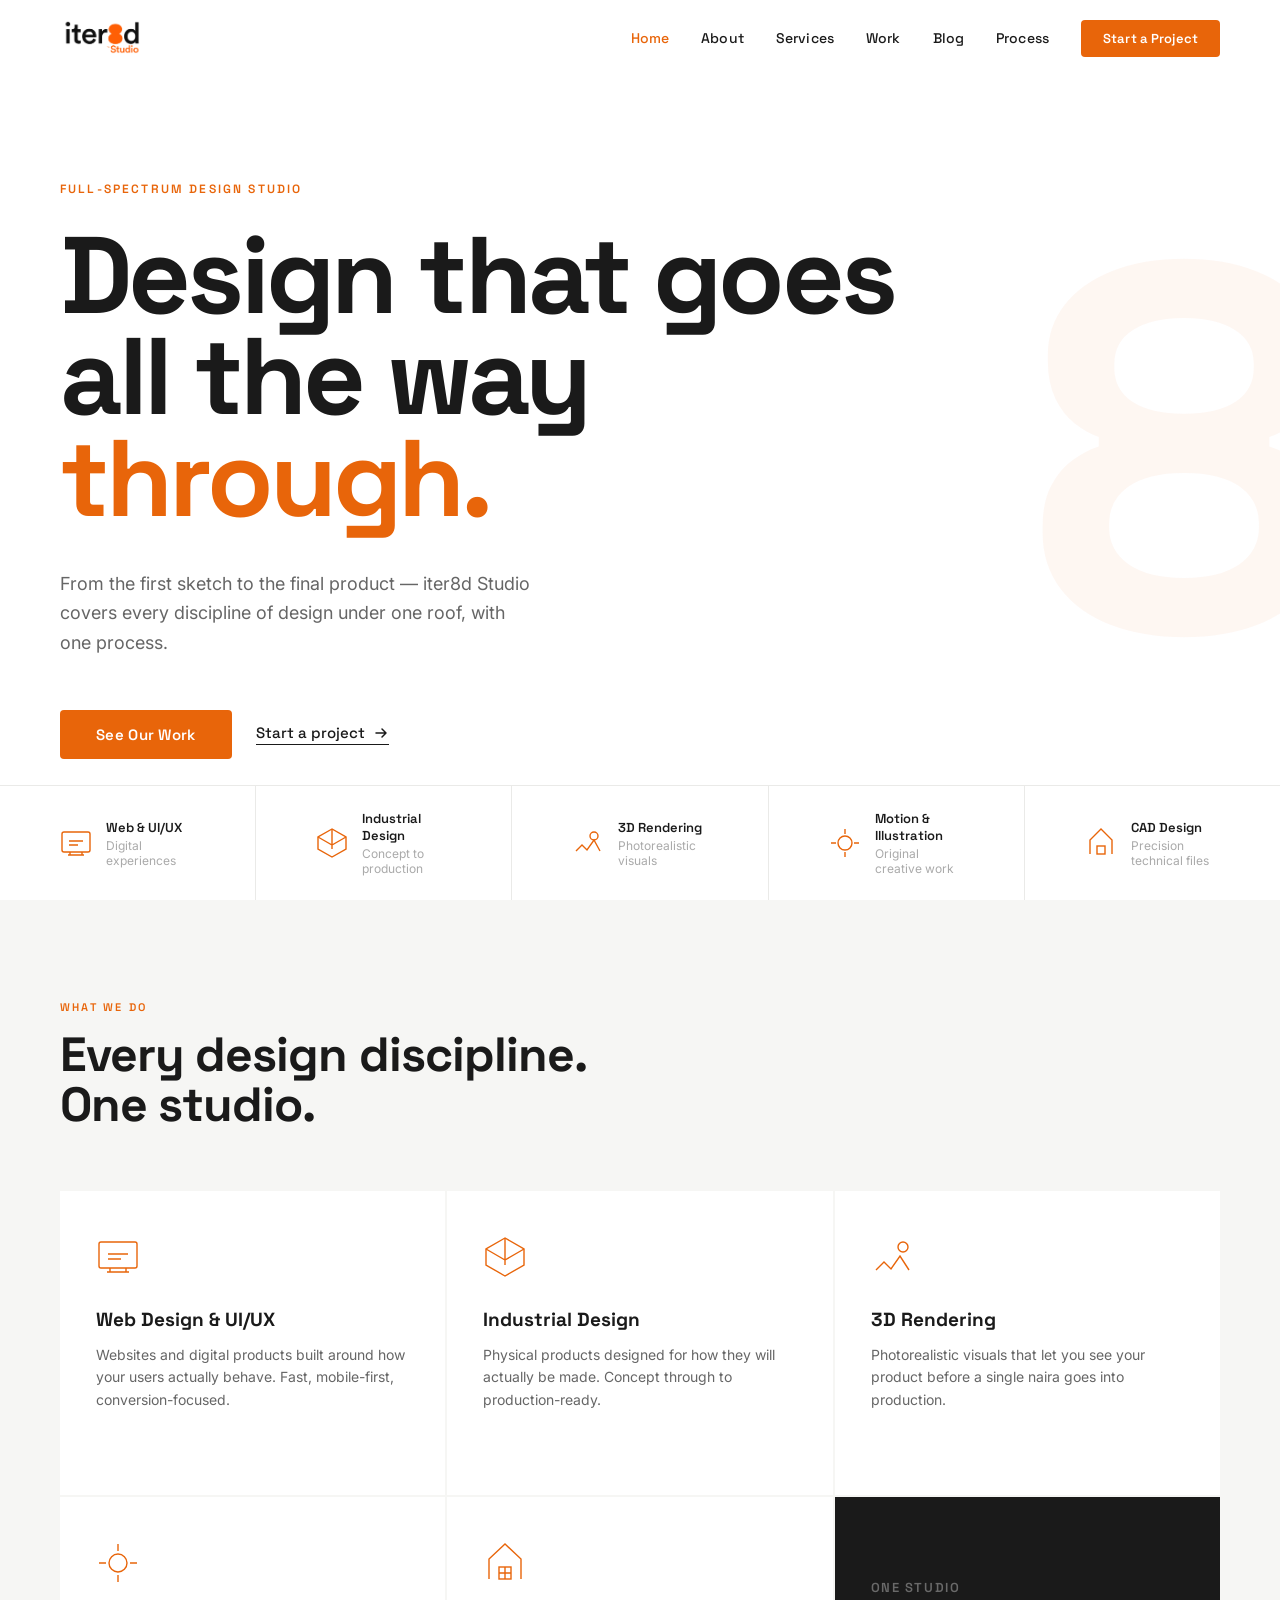
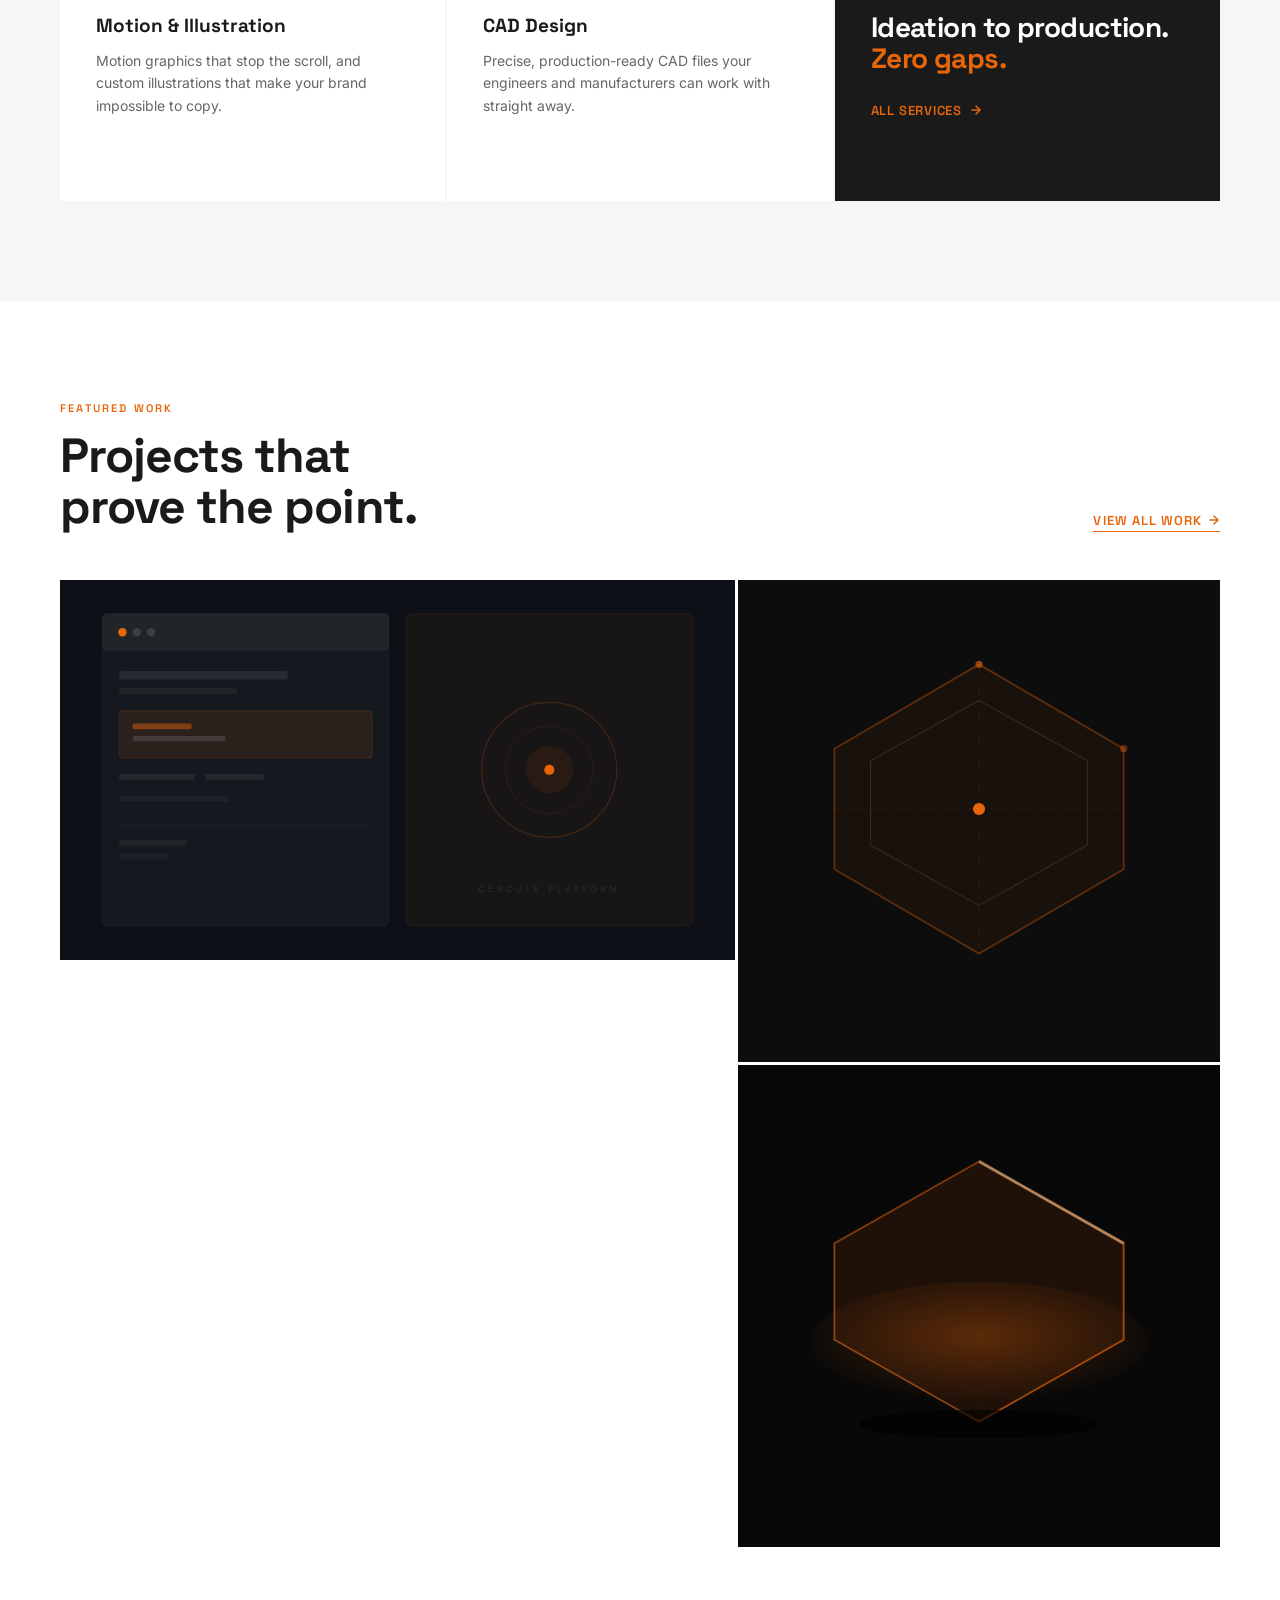
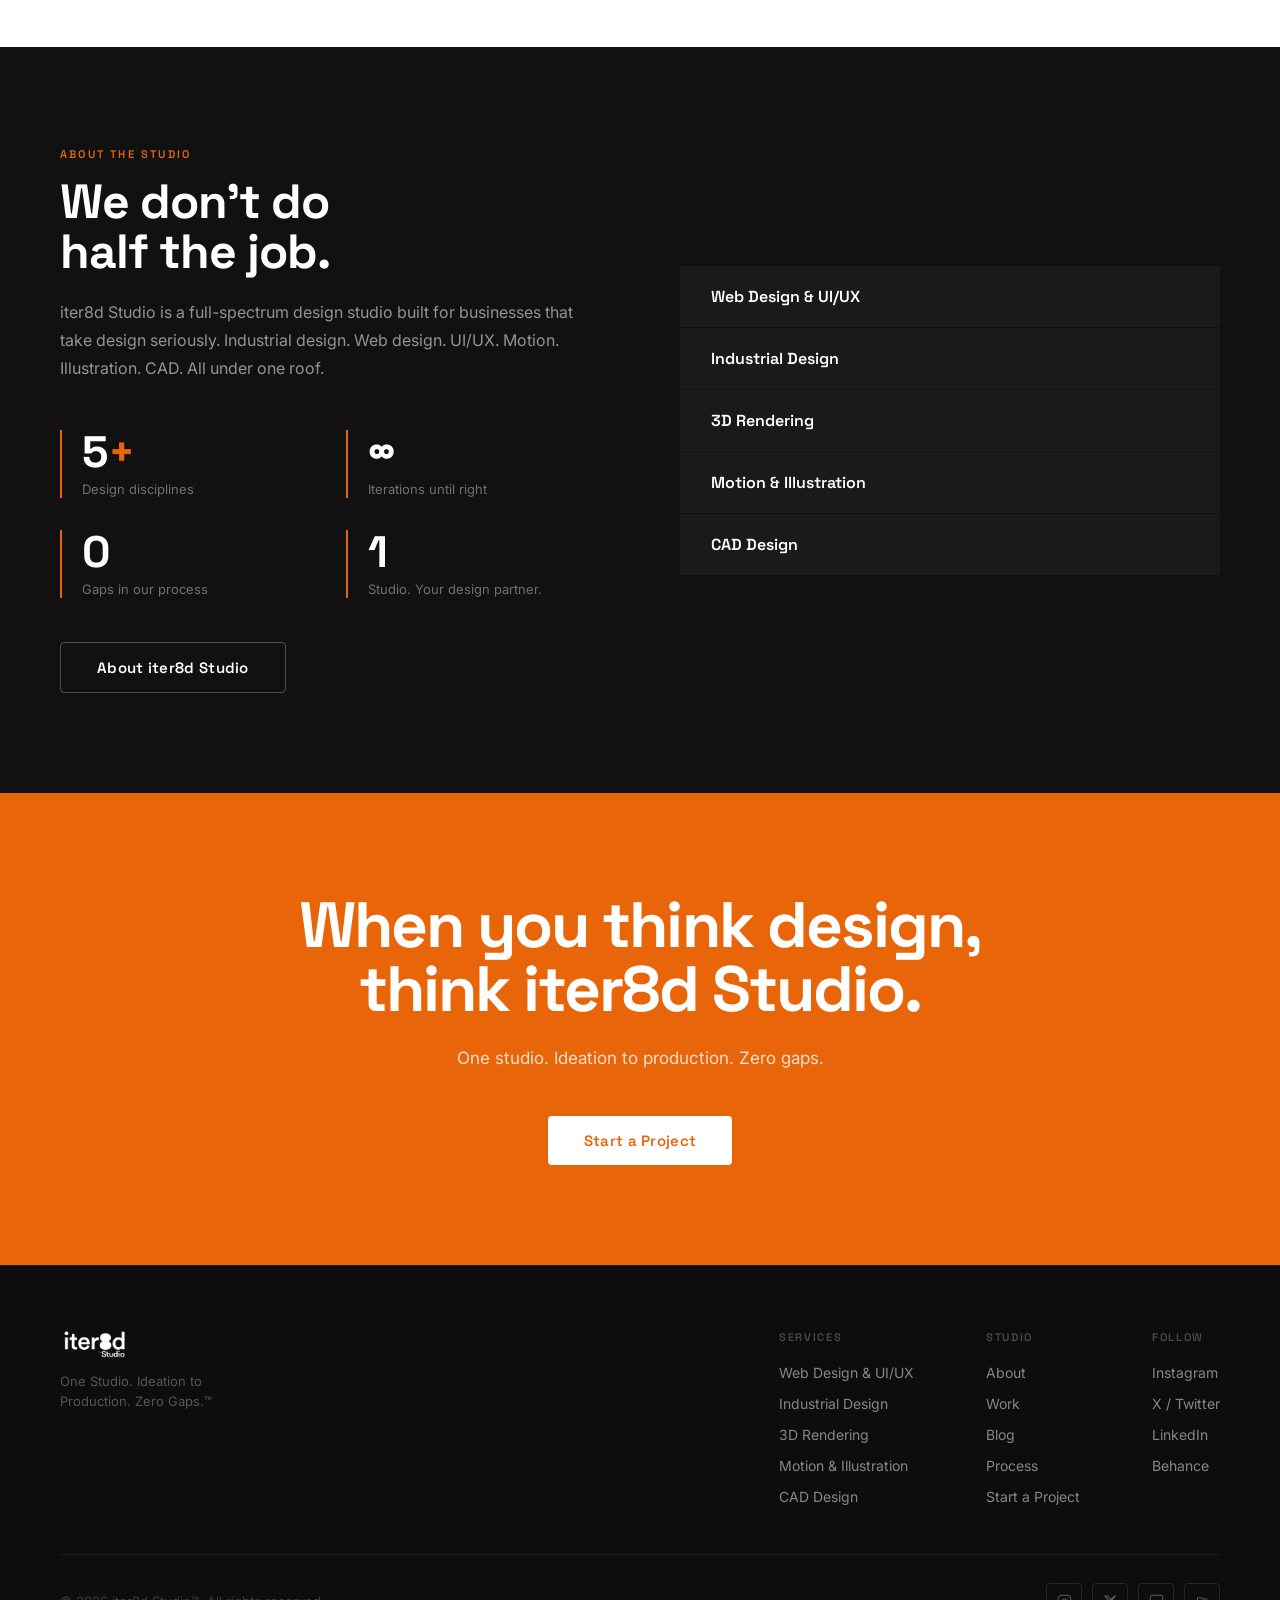
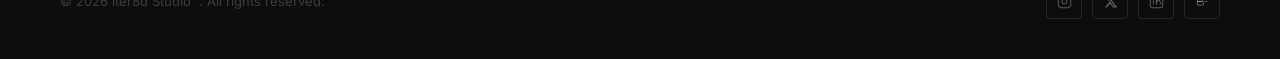
==== index.html @ 85da0a7c "Add files via upload" ====
<!DOCTYPE html>
<html lang="en">
<head>
<meta charset="UTF-8">
<meta name="viewport" content="width=device-width, initial-scale=1.0">
<meta name="description" content="iter8d Studio is a full-spectrum design studio. UI/UX, web design, industrial design, 3D rendering, motion graphics, illustration and CAD &#8212; ideation to production.">
<meta name="author" content="iter8d Studio">
<meta property="og:title" content="iter8d Studio&#8482; &#8212; One Studio. Ideation to Production. Zero Gaps.">
<meta property="og:description" content="iter8d Studio is a full-spectrum design studio. UI/UX, web design, industrial design, 3D rendering, motion graphics, illustration and CAD &#8212; ideation to production.">
<meta property="og:type" content="website">
<title>iter8d Studio&#8482; &#8212; One Studio. Ideation to Production. Zero Gaps.</title>
<link rel="preconnect" href="https://fonts.googleapis.com">
<link rel="preconnect" href="https://fonts.gstatic.com" crossorigin>
<link href="https://fonts.googleapis.com/css2?family=Space+Grotesk:wght@300;400;500;600;700&family=Inter:wght@300;400;500;600&display=swap" rel="stylesheet">
<link rel="stylesheet" href="shared.css">
<style>
/* Dark hero nav — links start white, go orange on hover */
nav.hero-dark .nav-links a { color: rgba(255,255,255,0.85); }
nav.hero-dark .hamburger span { background: var(--white); }
nav.hero-dark.scrolled .hamburger span { background: var(--white); }
nav.hero-dark .nav-links a:hover,
nav.hero-dark .nav-links a.active { color: var(--orange) !important; }
nav.hero-dark .logo-color { display: none; }
nav.hero-dark .logo-white { display: block; }
nav.hero-dark.scrolled .logo-color { display: none; }
nav.hero-dark.scrolled .logo-white { display: block; }
</style>
</head>
<body>
<nav id="navbar">
  <a href="index" class="nav-logo" aria-label="iter8d Studio">
    <img src="[data-uri]" alt="iter8d Studio" class="logo-color">
    <img src="[data-uri]" alt="iter8d Studio" class="logo-white">
  </a>
  <div id="hamburger" class="hamburger" aria-label="Menu">
    <span></span><span></span><span></span>
  </div>
  <div id="nav-menu">
    <ul class="nav-links">
      <li><a href="index" class="active">Home</a></li>
<li><a href="about">About</a></li>
<li><a href="services">Services</a></li>
<li><a href="work">Work</a></li>
<li><a href="blog">Blog</a></li>
<li><a href="process">Process</a></li>

      <li><a href="#" data-modal="project" class="nav-cta">Start a Project</a></li>
    </ul>
  </div>
</nav>
<div class="modal-overlay" id="projectModal" role="dialog" aria-modal="true">
  <div class="modal-box">
    <button class="modal-close" id="modalClose" aria-label="Close">&times;</button>
    <h2 class="modal-title">Start a Project</h2>
    <p class="modal-sub">Tell us what you need. We respond within 24 hours on business days.</p>
    <form class="mform" id="projectForm" action="https://formspree.io/f/xbjnwkqv" method="POST">
      <input type="hidden" name="_replyto" value="studio@iter8dstudio.com">
      <input type="hidden" name="_subject" value="New Project Enquiry — iter8d Studio">
      <div class="mform-row">
        <div class="mform-group">
          <label class="mform-label" for="m-name">Full Name</label>
          <input class="mform-input" type="text" id="m-name" name="name" placeholder="Your name" required>
        </div>
        <div class="mform-group">
          <label class="mform-label" for="m-email">Email</label>
          <input class="mform-input" type="email" id="m-email" name="email" placeholder="your@email.com" required>
        </div>
      </div>
      <div class="mform-group">
        <label class="mform-label" for="m-company">Company / Brand</label>
        <input class="mform-input" type="text" id="m-company" name="company" placeholder="Your company or project name">
      </div>
      <div class="mform-group">
        <label class="mform-label" for="m-service">Service Needed</label>
        <select class="mform-select" id="m-service" name="service">
          <option value="" disabled selected>Select a service</option>
          <option>Web Design &amp; UI/UX</option>
          <option>Industrial Design</option>
          <option>3D Rendering</option>
          <option>Motion &amp; Illustration</option>
          <option>CAD Design</option>
          <option>Multiple services</option>
        </select>
      </div>
      <div class="mform-group">
        <label class="mform-label" for="m-budget">Budget Range</label>
        <select class="mform-select" id="m-budget" name="budget">
          <option value="" disabled selected>Select a range</option>
          <option>Under $500</option>
          <option>$500 – $1,500</option>
          <option>$1,500 – $5,000</option>
          <option>$5,000 – $15,000</option>
          <option>$15,000+</option>
          <option>Let us discuss</option>
        </select>
      </div>
      <div class="mform-group">
        <label class="mform-label" for="m-msg">Tell Us About Your Project</label>
        <textarea class="mform-textarea" id="m-msg" name="message" placeholder="What are you building? What do you need? Timeline?"></textarea>
      </div>
      <button type="submit" class="mform-submit" id="projectSubmitBtn">Send to iter8d Studio &rarr;</button>
      <p class="mform-note">Sent directly to studio@iter8dstudio.com</p>
    </form>
  </div>
</div>

<html lang="en">
<head>
<meta charset="UTF-8">
<meta name="viewport" content="width=device-width, initial-scale=1.0">
<meta name="description" content="iter8d Studio is a full-spectrum design studio. UI/UX, web design, industrial design, 3D rendering, motion graphics, illustration, and CAD &#8212; ideation to production.">
<meta name="author" content="iter8d Studio">
<meta property="og:title" content="iter8d Studio&#8482; &#8212; One Studio. Ideation to Production. Zero Gaps.">
<meta property="og:description" content="iter8d Studio is a full-spectrum design studio. UI/UX, web design, industrial design, 3D rendering, motion graphics, illustration, and CAD &#8212; ideation to production.">
<meta property="og:type" content="website">
<title>iter8d Studio&#8482; &#8212; One Studio. Ideation to Production. Zero Gaps.</title>
<link rel="preconnect" href="https://fonts.googleapis.com">
<link rel="preconnect" href="https://fonts.gstatic.com" crossorigin>
<link href="https://fonts.googleapis.com/css2?family=Space+Grotesk:wght@300;400;500;600;700&family=Inter:wght@300;400;500;600&display=swap" rel="stylesheet">
<link rel="stylesheet" href="shared.css">
<style>
#hero { min-height: 100vh; background: var(--white); display: flex; flex-direction: column; justify-content: center; padding: 140px 60px 100px; position: relative; overflow: hidden; }
.hero-bg8 { position: absolute; right: -60px; top: 50%; transform: translateY(-50%); font-family: "Space Grotesk", sans-serif; font-size: 520px; font-weight: 700; color: rgba(232,101,10,0.05); line-height: 1; pointer-events: none; user-select: none; }
.hero-eyebrow { font-family: "Space Grotesk", sans-serif; font-size: 12px; font-weight: 600; letter-spacing: 0.18em; text-transform: uppercase; color: var(--orange); margin-bottom: 28px; opacity: 1; transform: translateY(20px); animation: fadeUp 0.7s ease forwards 0.3s; }
.hero-h1 { font-family: "Space Grotesk", sans-serif; font-size: clamp(52px, 8.5vw, 112px); font-weight: 700; line-height: 0.93; color: var(--black); letter-spacing: -0.035em; max-width: 860px; opacity: 1; transform: translateY(30px); animation: fadeUp 0.8s ease forwards 0.5s; }
.hero-h1 .acc { color: var(--orange); }
.hero-sub { margin-top: 40px; font-size: 18px; font-weight: 400; color: var(--midgray); max-width: 480px; line-height: 1.65; opacity: 1; transform: translateY(20px); animation: fadeUp 0.7s ease forwards 0.8s; }
.hero-btns { margin-top: 52px; display: flex; align-items: center; gap: 24px; opacity: 1; transform: translateY(20px); animation: fadeUp 0.7s ease forwards 1s; }
.btn-ghost { color: var(--black); font-family: "Space Grotesk", sans-serif; font-size: 15px; font-weight: 500; display: flex; align-items: center; gap: 8px; border-bottom: 1px solid currentColor; padding-bottom: 2px; transition: color 0.2s; }
.btn-ghost:hover { color: var(--orange); }
.hero-strip { position: absolute; bottom: 0; left: 0; right: 0; display: flex; border-top: 1px solid #EAEAE8; opacity: 1; }
.hero-strip-item { flex: 1; padding: 24px 60px; border-right: 1px solid #EAEAE8; display: flex; align-items: center; gap: 14px; transition: background 0.2s; }
.hero-strip-item:last-child { border-right: none; }
.hero-strip-item:hover { background: var(--offwhite); }
.strip-icon { width: 32px; height: 32px; color: var(--orange); flex-shrink: 0; }
.strip-label { font-family: "Space Grotesk", sans-serif; font-size: 13px; font-weight: 600; color: var(--black); }
.strip-desc { font-size: 12px; color: var(--gray); margin-top: 2px; }

/* SERVICES PREVIEW */
.services-preview { padding: 100px 60px; background: var(--offwhite); }
.services-preview-grid { display: grid; grid-template-columns: repeat(3, 1fr); gap: 2px; margin-top: 60px; }
.sp-card { background: var(--white); padding: 44px 36px; position: relative; overflow: hidden; transition: background 0.3s; }
.sp-card::after { content: ""; position: absolute; bottom: 0; left: 0; right: 0; height: 3px; background: var(--orange); transform: scaleX(0); transform-origin: left; transition: transform 0.3s; }
.sp-card:hover { background: var(--black); }
.sp-card:hover::after { transform: scaleX(1); }
.sp-icon { width: 44px; height: 44px; color: var(--orange); margin-bottom: 24px; }
.sp-name { font-family: "Space Grotesk", sans-serif; font-size: 19px; font-weight: 700; color: var(--black); margin-bottom: 12px; transition: color 0.3s; }
.sp-card:hover .sp-name { color: var(--white); }
.sp-desc { font-size: 14px; color: var(--midgray); line-height: 1.6; transition: color 0.3s; }
.sp-card:hover .sp-desc { color: rgba(255,255,255,0.5); }
.sp-link { margin-top: 24px; font-family: "Space Grotesk", sans-serif; font-size: 12px; font-weight: 600; color: var(--orange); letter-spacing: 0.08em; text-transform: uppercase; display: flex; align-items: center; gap: 6px; opacity: 0; transform: translateY(6px); transition: opacity 0.3s, transform 0.3s; }
.sp-card:hover .sp-link { opacity: 1; transform: translateY(0); }

/* FEATURED WORK */
.feat-work { padding: 100px 60px; background: var(--white); }
.feat-grid { display: grid; grid-template-columns: 1.4fr 1fr; gap: 3px; margin-top: 60px; }
.fw-card { position: relative; overflow: hidden; aspect-ratio: 4/3; background: #0D1117; cursor: pointer; }
.fw-card.tall { aspect-ratio: 3/4; }
.fw-overlay { position: absolute; inset: 0; background: linear-gradient(to top, rgba(17,17,17,0.92) 0%, transparent 55%); opacity: 0; transition: opacity 0.35s; display: flex; flex-direction: column; justify-content: flex-end; padding: 32px; }
.fw-card:hover .fw-overlay { opacity: 1; }
.fw-cat { font-family: "Space Grotesk", sans-serif; font-size: 11px; font-weight: 600; letter-spacing: 0.14em; text-transform: uppercase; color: var(--orange); margin-bottom: 8px; }
.fw-title { font-family: "Space Grotesk", sans-serif; font-size: 22px; font-weight: 700; color: var(--white); letter-spacing: -0.01em; }

/* ABOUT TEASER */
.about-teaser { padding: 100px 60px; background: var(--dark); }
.at-inner { display: grid; grid-template-columns: 1fr 1fr; gap: 80px; align-items: center; }
.at-stats { display: grid; grid-template-columns: 1fr 1fr; gap: 32px; margin-top: 48px; }
.stat { border-left: 2px solid var(--orange); padding-left: 20px; }
.stat-n { font-family: "Space Grotesk", sans-serif; font-size: 44px; font-weight: 700; color: var(--white); line-height: 1; }
.stat-n span { color: var(--orange); }
.stat-l { font-size: 13px; color: rgba(255,255,255,0.4); margin-top: 6px; line-height: 1.4; }
.at-right { display: flex; flex-direction: column; gap: 1px; }
.at-service-row { display: flex; align-items: center; justify-content: space-between; padding: 20px 28px; background: rgba(255,255,255,0.04); border-left: 3px solid transparent; transition: all 0.25s; }
.at-service-row:hover { background: rgba(255,255,255,0.07); border-left-color: var(--orange); }
.at-sr-name { font-family: "Space Grotesk", sans-serif; font-size: 16px; font-weight: 600; color: var(--white); }
.at-sr-arrow { color: var(--orange); opacity: 0; transform: translateX(-6px); transition: all 0.25s; }
.at-service-row:hover .at-sr-arrow { opacity: 1; transform: translateX(0); }

@keyframes fadeUp { to { opacity: 1; transform: translateY(0); } }

@media (max-width: 1024px) {
  #hero { padding-left: 32px; padding-right: 32px; }
  .services-preview, .feat-work, .about-teaser { padding-left: 32px; padding-right: 32px; }
  .services-preview-grid { grid-template-columns: 1fr 1fr; }
  .feat-grid { grid-template-columns: 1fr; }
  .at-inner { grid-template-columns: 1fr; gap: 48px; }
}
@media (max-width: 768px) {
  #hero { padding: 110px 20px 80px; }
  .hero-bg8 { font-size: 240px; }
  .hero-strip { display: none; }
  .services-preview, .feat-work, .about-teaser { padding-left: 20px; padding-right: 20px; }
  .services-preview-grid { grid-template-columns: 1fr; }
}
</style>
</head>
<body>


<section id="hero">
  <div class="hero-bg8" aria-hidden="true">8</div>
  <p class="hero-eyebrow">Full-Spectrum Design Studio</p>
  <h1 class="hero-h1">Design that goes<br>all the way <span class="acc">through.</span></h1>
  <p class="hero-sub">From the first sketch to the final product &#8212; iter8d Studio covers every discipline of design under one roof, with one process.</p>
  <div class="hero-btns">
    <a href="work" class="btn btn-primary">See Our Work</a>
    <a href="contact" class="btn-ghost">Start a project <svg width="16" height="16" viewBox="0 0 16 16" fill="none"><path d="M3 8h10M9 4l4 4-4 4" stroke="currentColor" stroke-width="1.5" stroke-linecap="round" stroke-linejoin="round"/></svg></a>
  </div>
  <div class="hero-strip">
    <a href="services" class="hero-strip-item">
      <svg class="strip-icon" viewBox="0 0 32 32" fill="none" stroke="currentColor" stroke-width="1.4"><rect x="2" y="5" width="28" height="20" rx="2"/><path d="M10 25v3M22 25v3M8 28h16"/><path d="M9 14h14M9 18h9"/></svg>
      <div><div class="strip-label">Web &amp; UI/UX</div><div class="strip-desc">Digital experiences</div></div>
    </a>
    <a href="services" class="hero-strip-item">
      <svg class="strip-icon" viewBox="0 0 32 32" fill="none" stroke="currentColor" stroke-width="1.4"><path d="M16 2L2 10v12l14 8 14-8V10L16 2z"/><path d="M16 2v20M2 10l14 8 14-8"/></svg>
      <div><div class="strip-label">Industrial Design</div><div class="strip-desc">Concept to production</div></div>
    </a>
    <a href="services" class="hero-strip-item">
      <svg class="strip-icon" viewBox="0 0 32 32" fill="none" stroke="currentColor" stroke-width="1.4"><path d="M4 24l6-6 5 5 7-10 6 11"/><circle cx="22" cy="9" r="4"/></svg>
      <div><div class="strip-label">3D Rendering</div><div class="strip-desc">Photorealistic visuals</div></div>
    </a>
    <a href="services" class="hero-strip-item">
      <svg class="strip-icon" viewBox="0 0 32 32" fill="none" stroke="currentColor" stroke-width="1.4"><circle cx="16" cy="16" r="7"/><path d="M16 2v5M16 25v5M2 16h5M25 16h5"/></svg>
      <div><div class="strip-label">Motion &amp; Illustration</div><div class="strip-desc">Original creative work</div></div>
    </a>
    <a href="services" class="hero-strip-item">
      <svg class="strip-icon" viewBox="0 0 32 32" fill="none" stroke="currentColor" stroke-width="1.4"><path d="M5 27V13l11-11 11 11v14"/><rect x="12" y="19" width="8" height="8"/></svg>
      <div><div class="strip-label">CAD Design</div><div class="strip-desc">Precision technical files</div></div>
    </a>
  </div>
</section>

<section class="services-preview">
  <div class="inner">
    <div class="reveal">
      <p class="section-label">What We Do</p>
      <h2 class="section-title">Every design discipline.<br>One studio.</h2>
    </div>
    <div class="services-preview-grid">
      <div class="sp-card reveal reveal-delay-1">
        <svg class="sp-icon" viewBox="0 0 44 44" fill="none" stroke="currentColor" stroke-width="1.4"><rect x="3" y="7" width="38" height="26" rx="2"/><path d="M14 33v4M30 33v4M11 37h22"/><path d="M12 19h20M12 24h13"/></svg>
        <div class="sp-name">Web Design &amp; UI/UX</div>
        <div class="sp-desc">Websites and digital products built around how your users actually behave. Fast, mobile-first, conversion-focused.</div>
        <div class="sp-link">Explore service <svg width="12" height="12" viewBox="0 0 12 12" fill="none"><path d="M2 6h8M6 2l4 4-4 4" stroke="currentColor" stroke-width="1.5" stroke-linecap="round"/></svg></div>
      </div>
      <div class="sp-card reveal reveal-delay-2">
        <svg class="sp-icon" viewBox="0 0 44 44" fill="none" stroke="currentColor" stroke-width="1.4"><path d="M22 3L3 14v16l19 11 19-11V14L22 3z"/><path d="M22 3v27M3 14l19 11 19-11"/></svg>
        <div class="sp-name">Industrial Design</div>
        <div class="sp-desc">Physical products designed for how they will actually be made. Concept through to production-ready.</div>
        <div class="sp-link">Explore service <svg width="12" height="12" viewBox="0 0 12 12" fill="none"><path d="M2 6h8M6 2l4 4-4 4" stroke="currentColor" stroke-width="1.5" stroke-linecap="round"/></svg></div>
      </div>
      <div class="sp-card reveal reveal-delay-3">
        <svg class="sp-icon" viewBox="0 0 44 44" fill="none" stroke="currentColor" stroke-width="1.4"><path d="M5 35l8-8 7 7 9-13 9 14"/><circle cx="32" cy="12" r="5"/></svg>
        <div class="sp-name">3D Rendering</div>
        <div class="sp-desc">Photorealistic visuals that let you see your product before a single naira goes into production.</div>
        <div class="sp-link">Explore service <svg width="12" height="12" viewBox="0 0 12 12" fill="none"><path d="M2 6h8M6 2l4 4-4 4" stroke="currentColor" stroke-width="1.5" stroke-linecap="round"/></svg></div>
      </div>
      <div class="sp-card reveal reveal-delay-1">
        <svg class="sp-icon" viewBox="0 0 44 44" fill="none" stroke="currentColor" stroke-width="1.4"><circle cx="22" cy="22" r="9"/><path d="M22 3v7M22 34v7M3 22h7M34 22h7"/></svg>
        <div class="sp-name">Motion &amp; Illustration</div>
        <div class="sp-desc">Motion graphics that stop the scroll, and custom illustrations that make your brand impossible to copy.</div>
        <div class="sp-link">Explore service <svg width="12" height="12" viewBox="0 0 12 12" fill="none"><path d="M2 6h8M6 2l4 4-4 4" stroke="currentColor" stroke-width="1.5" stroke-linecap="round"/></svg></div>
      </div>
      <div class="sp-card reveal reveal-delay-2">
        <svg class="sp-icon" viewBox="0 0 44 44" fill="none" stroke="currentColor" stroke-width="1.4"><path d="M6 38V18l16-15 16 15v20"/><rect x="16" y="26" width="12" height="12"/><path d="M22 26v12M16 32h12"/></svg>
        <div class="sp-name">CAD Design</div>
        <div class="sp-desc">Precise, production-ready CAD files your engineers and manufacturers can work with straight away.</div>
        <div class="sp-link">Explore service <svg width="12" height="12" viewBox="0 0 12 12" fill="none"><path d="M2 6h8M6 2l4 4-4 4" stroke="currentColor" stroke-width="1.5" stroke-linecap="round"/></svg></div>
      </div>
      <div class="sp-card reveal reveal-delay-3" style="display:flex;flex-direction:column;justify-content:center;background:var(--black);cursor:default;">
        <p style="font-family:Space Grotesk,sans-serif;font-size:13px;font-weight:600;color:rgba(255,255,255,0.35);letter-spacing:0.12em;text-transform:uppercase;margin-bottom:16px;">One Studio</p>
        <p style="font-family:Space Grotesk,sans-serif;font-size:28px;font-weight:700;color:var(--white);line-height:1.1;letter-spacing:-0.02em;">Ideation to production.<br><span style="color:var(--orange)">Zero gaps.</span></p>
        <a href="services" style="margin-top:28px;display:inline-flex;align-items:center;gap:8px;font-family:Space Grotesk,sans-serif;font-size:13px;font-weight:600;color:var(--orange);letter-spacing:0.06em;text-transform:uppercase;">All services <svg width="12" height="12" viewBox="0 0 12 12" fill="none"><path d="M2 6h8M6 2l4 4-4 4" stroke="currentColor" stroke-width="1.5" stroke-linecap="round"/></svg></a>
      </div>
    </div>
  </div>
</section>

<section class="feat-work">
  <div class="inner">
    <div class="reveal" style="display:flex;justify-content:space-between;align-items:flex-end;">
      <div><p class="section-label">Featured Work</p><h2 class="section-title">Projects that<br>prove the point.</h2></div>
      <a href="work" style="font-family:Space Grotesk,sans-serif;font-size:13px;font-weight:600;color:var(--orange);letter-spacing:0.08em;text-transform:uppercase;display:flex;align-items:center;gap:6px;border-bottom:1px solid var(--orange);padding-bottom:2px;">View all work <svg width="12" height="12" viewBox="0 0 12 12" fill="none"><path d="M2 6h8M6 2l4 4-4 4" stroke="currentColor" stroke-width="1.5" stroke-linecap="round"/></svg></a>
    </div>
    <div class="feat-grid" style="margin-top:48px;">
      <div class="fw-card reveal reveal-delay-1" style="aspect-ratio:16/9;">
        <svg width="100%" height="100%" viewBox="0 0 800 450" fill="none" xmlns="http://www.w3.org/2000/svg">
          <rect width="800" height="450" fill="#0D1117"/>
          <rect x="50" y="40" width="340" height="370" rx="6" fill="rgba(255,255,255,0.03)" stroke="rgba(255,255,255,0.06)"/>
          <rect x="50" y="40" width="340" height="44" rx="6" fill="rgba(255,255,255,0.05)"/>
          <circle cx="74" cy="62" r="5" fill="#E8650A"/>
          <circle cx="91" cy="62" r="5" fill="rgba(255,255,255,0.12)"/>
          <circle cx="108" cy="62" r="5" fill="rgba(255,255,255,0.12)"/>
          <rect x="70" y="108" width="200" height="10" rx="2" fill="rgba(255,255,255,0.08)"/>
          <rect x="70" y="128" width="140" height="7" rx="2" fill="rgba(255,255,255,0.05)"/>
          <rect x="70" y="155" width="300" height="56" rx="4" fill="rgba(232,101,10,0.1)" stroke="rgba(232,101,10,0.2)"/>
          <rect x="86" y="170" width="70" height="7" rx="2" fill="rgba(232,101,10,0.45)"/>
          <rect x="86" y="185" width="110" height="6" rx="2" fill="rgba(255,255,255,0.12)"/>
          <rect x="70" y="230" width="90" height="7" rx="2" fill="rgba(255,255,255,0.06)"/>
          <rect x="172" y="230" width="70" height="7" rx="2" fill="rgba(255,255,255,0.06)"/>
          <rect x="70" y="256" width="130" height="7" rx="2" fill="rgba(255,255,255,0.04)"/>
          <rect x="70" y="290" width="300" height="1" fill="rgba(255,255,255,0.05)"/>
          <rect x="70" y="308" width="80" height="7" rx="2" fill="rgba(255,255,255,0.05)"/>
          <rect x="70" y="324" width="60" height="7" rx="2" fill="rgba(255,255,255,0.03)"/>
          <rect x="410" y="40" width="340" height="370" rx="6" fill="rgba(232,101,10,0.05)" stroke="rgba(232,101,10,0.1)"/>
          <circle cx="580" cy="225" r="80" stroke="rgba(232,101,10,0.2)" stroke-width="1.5" fill="none"/>
          <circle cx="580" cy="225" r="52" stroke="rgba(232,101,10,0.12)" stroke-width="1" fill="none"/>
          <circle cx="580" cy="225" r="28" fill="rgba(232,101,10,0.08)"/>
          <circle cx="580" cy="225" r="6" fill="#E8650A"/>
          <line x1="580" y1="145" x2="580" y2="305" stroke="rgba(232,101,10,0.08)" stroke-dasharray="4 4"/>
          <line x1="500" y1="225" x2="660" y2="225" stroke="rgba(232,101,10,0.08)" stroke-dasharray="4 4"/>
          <text x="580" y="370" text-anchor="middle" fill="rgba(255,255,255,0.1)" font-size="10" letter-spacing="4" font-family="sans-serif">CERCULE PLATFORM</text>
        </svg>
        <div class="fw-overlay">
          <div class="fw-cat">Web Design &amp; UI/UX</div>
          <div class="fw-title">Cercule</div>
        </div>
      </div>
      <div style="display:flex;flex-direction:column;gap:3px;">
        <div class="fw-card reveal reveal-delay-2" style="aspect-ratio:1/1;background:#111;">
          <svg width="100%" height="100%" viewBox="0 0 400 400" fill="none"><rect width="400" height="400" fill="#0D0D0D"/>
          <path d="M200 70 L320 140 L320 240 L200 310 L80 240 L80 140 Z" stroke="rgba(232,101,10,0.35)" stroke-width="1.5" fill="rgba(232,101,10,0.05)"/>
          <path d="M200 100 L290 150 L290 220 L200 270 L110 220 L110 150 Z" stroke="rgba(255,255,255,0.1)" stroke-width="1" fill="none"/>
          <line x1="200" y1="70" x2="200" y2="310" stroke="rgba(232,101,10,0.12)" stroke-dasharray="5 5"/>
          <line x1="80" y1="190" x2="320" y2="190" stroke="rgba(232,101,10,0.12)" stroke-dasharray="5 5"/>
          <circle cx="200" cy="190" r="5" fill="#E8650A"/>
          <circle cx="200" cy="70" r="3" fill="rgba(232,101,10,0.6)"/>
          <circle cx="320" cy="140" r="3" fill="rgba(232,101,10,0.4)"/>
          </svg>
          <div class="fw-overlay"><div class="fw-cat">Industrial Design</div><div class="fw-title">Coming Soon</div></div>
        </div>
        <div class="fw-card reveal reveal-delay-3" style="aspect-ratio:1/1;background:#0a0a0a;">
          <svg width="100%" height="100%" viewBox="0 0 400 400" fill="none"><defs><radialGradient id="rg2" cx="50%" cy="45%" r="55%"><stop offset="0%" stop-color="#E8650A" stop-opacity="0.3"/><stop offset="100%" stop-color="#E8650A" stop-opacity="0"/></radialGradient></defs>
          <rect width="400" height="400" fill="#080808"/>
          <ellipse cx="200" cy="230" rx="140" ry="50" fill="url(#rg2)"/>
          <path d="M200 80 L320 148 L320 228 L200 296 L80 228 L80 148 Z" fill="rgba(232,101,10,0.1)" stroke="rgba(232,101,10,0.5)" stroke-width="1.5"/>
          <path d="M200 80 L320 148" stroke="rgba(255,210,160,0.5)" stroke-width="2.5"/>
          <path d="M320 148 L320 228 L200 296" stroke="rgba(232,101,10,0.3)" stroke-width="1.5"/>
          <path d="M80 148 L80 228 L200 296" stroke="rgba(255,255,255,0.06)" stroke-width="1.5"/>
          <ellipse cx="200" cy="298" rx="100" ry="12" fill="rgba(0,0,0,0.6)"/>
          </svg>
          <div class="fw-overlay"><div class="fw-cat">3D Rendering</div><div class="fw-title">Coming Soon</div></div>
        </div>
      </div>
    </div>
  </div>
</section>

<section class="about-teaser">
  <div class="inner">
    <div class="at-inner">
      <div class="reveal">
        <p class="section-label">About the Studio</p>
        <h2 class="section-title section-title-white">We don&#8217;t do<br>half the job.</h2>
        <p class="section-body section-body-white">iter8d Studio is a full-spectrum design studio built for businesses that take design seriously. Industrial design. Web design. UI/UX. Motion. Illustration. CAD. All under one roof.</p>
        <div class="at-stats">
          <div class="stat"><div class="stat-n">5<span>+</span></div><div class="stat-l">Design disciplines</div></div>
          <div class="stat"><div class="stat-n">&#8734;</div><div class="stat-l">Iterations until right</div></div>
          <div class="stat"><div class="stat-n">0</div><div class="stat-l">Gaps in our process</div></div>
          <div class="stat"><div class="stat-n">1</div><div class="stat-l">Studio. Your design partner.</div></div>
        </div>
        <div style="margin-top:44px;"><a href="about" class="btn btn-outline">About iter8d Studio</a></div>
      </div>
      <div class="reveal reveal-delay-2">
        <div class="at-right">
          <a href="services" class="at-service-row">
            <span class="at-sr-name">Web Design &amp; UI/UX</span>
            <svg class="at-sr-arrow" width="16" height="16" viewBox="0 0 16 16" fill="none"><path d="M3 8h10M9 4l4 4-4 4" stroke="currentColor" stroke-width="1.5" stroke-linecap="round"/></svg>
          </a>
          <a href="services" class="at-service-row">
            <span class="at-sr-name">Industrial Design</span>
            <svg class="at-sr-arrow" width="16" height="16" viewBox="0 0 16 16" fill="none"><path d="M3 8h10M9 4l4 4-4 4" stroke="currentColor" stroke-width="1.5" stroke-linecap="round"/></svg>
          </a>
          <a href="services" class="at-service-row">
            <span class="at-sr-name">3D Rendering</span>
            <svg class="at-sr-arrow" width="16" height="16" viewBox="0 0 16 16" fill="none"><path d="M3 8h10M9 4l4 4-4 4" stroke="currentColor" stroke-width="1.5" stroke-linecap="round"/></svg>
          </a>
          <a href="services" class="at-service-row">
            <span class="at-sr-name">Motion &amp; Illustration</span>
            <svg class="at-sr-arrow" width="16" height="16" viewBox="0 0 16 16" fill="none"><path d="M3 8h10M9 4l4 4-4 4" stroke="currentColor" stroke-width="1.5" stroke-linecap="round"/></svg>
          </a>
          <a href="services" class="at-service-row">
            <span class="at-sr-name">CAD Design</span>
            <svg class="at-sr-arrow" width="16" height="16" viewBox="0 0 16 16" fill="none"><path d="M3 8h10M9 4l4 4-4 4" stroke="currentColor" stroke-width="1.5" stroke-linecap="round"/></svg>
          </a>
        </div>
      </div>
    </div>
  </div>
</section>

<section class="cta-strip">
  <h2>When you think design,<br>think iter8d Studio.</h2>
  <p>One studio. Ideation to production. Zero gaps.</p>
  <a href="contact" class="btn btn-white">Start a Project</a>
</section>
<footer>
  <div class="inner">
    <div class="footer-top">
      <div>
        <div class="footer-logo"><img src="[data-uri]" alt="iter8d Studio"></div>
        <p class="footer-tagline">One Studio. Ideation to Production. Zero Gaps.&#8482;</p>
      </div>
      <div class="footer-links">
        <div>
          <p class="footer-col-title">Services</p>
          <ul class="footer-col-links">
            <li><a href="services">Web Design &amp; UI/UX</a></li>
            <li><a href="services">Industrial Design</a></li>
            <li><a href="services">3D Rendering</a></li>
            <li><a href="services">Motion &amp; Illustration</a></li>
            <li><a href="services">CAD Design</a></li>
          </ul>
        </div>
        <div>
          <p class="footer-col-title">Studio</p>
          <ul class="footer-col-links">
            <li><a href="about">About</a></li>
            <li><a href="work">Work</a></li>
            <li><a href="blog">Blog</a></li>
            <li><a href="process">Process</a></li>
            <li><a href="#" data-modal="project">Start a Project</a></li>
          </ul>
        </div>
        <div>
          <p class="footer-col-title">Follow</p>
          <ul class="footer-col-links">
            <li><a href="https://www.instagram.com/iter8dstudio/" target="_blank" rel="noopener">Instagram</a></li>
            <li><a href="https://x.com/Iter8dStudio" target="_blank" rel="noopener">X / Twitter</a></li>
            <li><a href="https://www.linkedin.com/company/iter8d-studio" target="_blank" rel="noopener">LinkedIn</a></li>
            <li><a href="https://www.behance.net/iter8dstudiodesign" target="_blank" rel="noopener">Behance</a></li>
          </ul>
        </div>
      </div>
    </div>
    <div class="footer-bottom">
      <p class="footer-copy">&#169; 2026 iter8d Studio&#8482;. All rights reserved.</p>
      <div class="footer-socials">
<a href="https://www.instagram.com/iter8dstudio/" class="social-link" target="_blank" rel="noopener" aria-label="Instagram">
  <svg width="15" height="15" viewBox="0 0 24 24" fill="none" stroke="currentColor" stroke-width="1.5"><rect x="2" y="2" width="20" height="20" rx="5"/><circle cx="12" cy="12" r="4"/><circle cx="17.5" cy="6.5" r="1" fill="currentColor" stroke="none"/></svg>
</a>
<a href="https://x.com/Iter8dStudio" class="social-link" target="_blank" rel="noopener" aria-label="X / Twitter">
  <svg width="15" height="15" viewBox="0 0 24 24" fill="currentColor"><path d="M18.244 2.25h3.308l-7.227 8.26 8.502 11.24H16.17l-4.714-6.231-5.401 6.231H2.744l7.73-8.835L1.254 2.25H8.08l4.259 5.63 5.905-5.63zm-1.161 17.52h1.833L7.084 4.126H5.117z"/></svg>
</a>
<a href="https://www.linkedin.com/company/iter8d-studio" class="social-link" target="_blank" rel="noopener" aria-label="LinkedIn">
  <svg width="15" height="15" viewBox="0 0 24 24" fill="none" stroke="currentColor" stroke-width="1.5"><rect x="2" y="2" width="20" height="20" rx="3"/><path d="M7 10v7M7 7v.01M12 10v7M12 13a3 3 0 016 0v4"/></svg>
</a>
<a href="https://www.behance.net/iter8dstudiodesign" class="social-link" target="_blank" rel="noopener" aria-label="Behance">
  <svg width="15" height="15" viewBox="0 0 24 24" fill="none" stroke="currentColor" stroke-width="1.5"><path d="M4 6h6a3 3 0 010 6H4V6zm0 6h7a3 3 0 010 6H4v-6z"/><path d="M14 8h6M15 12h5"/></svg>
</a></div>
    </div>
  </div>
</footer>
<script src="shared.js"></script>
</body>
</html>
---- shared.css ----
*, *::before, *::after { box-sizing: border-box; margin: 0; padding: 0; }
:root {
  --orange:   #E8650A;
  --black:    #1A1A1A;
  --white:    #FFFFFF;
  --offwhite: #F6F6F4;
  --gray:     #AAAAAA;
  --darkgray: #333333;
  --midgray:  #666666;
  --card-bg:  #F0F0EE;
  --dark:     #111111;
  --darker:   #0D0D0D;
}
html { scroll-behavior: smooth; font-size: 16px; }
body { font-family: 'Inter', sans-serif; background: var(--white); color: var(--black); overflow-x: hidden; -webkit-font-smoothing: antialiased; }
img { max-width: 100%; display: block; }
a { text-decoration: none; color: inherit; }
::selection { background: var(--orange); color: var(--white); }
::-webkit-scrollbar { width: 4px; }
::-webkit-scrollbar-track { background: var(--black); }
::-webkit-scrollbar-thumb { background: var(--orange); border-radius: 2px; }

/* NAV */
nav { position: fixed; top: 0; left: 0; right: 0; z-index: 1000; display: flex; align-items: center; justify-content: space-between; padding: 20px 60px; transition: all 0.3s ease; }
nav.scrolled { background: rgba(17,17,17,0.97); backdrop-filter: blur(12px); padding: 14px 60px; border-bottom: 1px solid rgba(232,101,10,0.2); }
.nav-logo img { height: 34px; width: auto; }
.nav-logo .logo-white { display: none; filter: brightness(0) invert(1); }
nav.scrolled .logo-color { display: none; }
nav.scrolled .logo-white { display: block; }
.nav-links { display: flex; align-items: center; gap: 32px; list-style: none; }
.nav-links a { font-family: 'Space Grotesk', sans-serif; font-size: 14px; font-weight: 500; color: var(--black); transition: color 0.2s; letter-spacing: 0.01em; }
nav.scrolled .nav-links a { color: rgba(255,255,255,0.7); }
.nav-links a:hover, .nav-links a.active { color: var(--orange) !important; }
.nav-cta { background: var(--orange) !important; color: var(--white) !important; padding: 10px 22px; border-radius: 4px; font-weight: 600 !important; font-size: 13px !important; letter-spacing: 0.03em; transition: background 0.2s, transform 0.2s; }
.nav-cta:hover { background: #d45a08 !important; transform: translateY(-1px); }
.hamburger { display: none; flex-direction: column; gap: 5px; cursor: pointer; z-index: 1001; }
.hamburger span { width: 24px; height: 2px; background: var(--black); transition: all 0.3s; display: block; }
nav.scrolled .hamburger span { background: var(--white); }
.hamburger.active span:nth-child(1) { transform: rotate(45deg) translate(5px, 5px); }
.hamburger.active span:nth-child(2) { opacity: 0; }
.hamburger.active span:nth-child(3) { transform: rotate(-45deg) translate(5px, -5px); }
#nav-menu { display: contents; }

/* PROJECT MODAL */
.modal-overlay { position: fixed; inset: 0; background: rgba(17,17,17,0.85); z-index: 2000; display: flex; align-items: center; justify-content: center; padding: 20px; opacity: 0; pointer-events: none; transition: opacity 0.3s; }
.modal-overlay.open { opacity: 1; pointer-events: all; }
.modal-box { background: var(--white); border-radius: 8px; width: 100%; max-width: 640px; max-height: 90vh; overflow-y: auto; padding: 52px; position: relative; transform: translateY(20px); transition: transform 0.3s; }
.modal-overlay.open .modal-box { transform: translateY(0); }
.modal-close { position: absolute; top: 20px; right: 20px; width: 36px; height: 36px; border: none; background: var(--offwhite); border-radius: 4px; cursor: pointer; display: flex; align-items: center; justify-content: center; color: var(--midgray); font-size: 18px; transition: all 0.2s; }
.modal-close:hover { background: var(--orange); color: var(--white); }
.modal-title { font-family: 'Space Grotesk', sans-serif; font-size: 28px; font-weight: 700; color: var(--black); letter-spacing: -0.02em; margin-bottom: 8px; }
.modal-sub { font-size: 15px; color: var(--midgray); margin-bottom: 36px; line-height: 1.5; }
.mform { display: flex; flex-direction: column; gap: 18px; }
.mform-row { display: grid; grid-template-columns: 1fr 1fr; gap: 14px; }
.mform-group { display: flex; flex-direction: column; gap: 7px; }
.mform-label { font-family: 'Space Grotesk', sans-serif; font-size: 11px; font-weight: 600; color: var(--darkgray); letter-spacing: 0.08em; text-transform: uppercase; }
.mform-input, .mform-select, .mform-textarea { background: var(--offwhite); border: 1.5px solid transparent; border-radius: 4px; padding: 13px 16px; font-family: 'Inter', sans-serif; font-size: 15px; color: var(--black); outline: none; transition: border-color 0.2s; width: 100%; }
.mform-input::placeholder, .mform-textarea::placeholder { color: var(--gray); }
.mform-input:focus, .mform-select:focus, .mform-textarea:focus { border-color: var(--orange); background: var(--white); }
.mform-select { appearance: none; cursor: pointer; color: var(--midgray); }
.mform-textarea { resize: none; height: 110px; }
.mform-submit { background: var(--orange); color: var(--white); padding: 15px 32px; border-radius: 4px; font-family: 'Space Grotesk', sans-serif; font-size: 15px; font-weight: 600; border: none; cursor: pointer; transition: background 0.2s, transform 0.2s; width: 100%; }
.mform-submit:hover { background: #d45a08; transform: translateY(-1px); }
.mform-note { font-size: 13px; color: var(--gray); text-align: center; }

/* SECTIONS */
.page-hero { min-height: 60vh; background: var(--dark); display: flex; flex-direction: column; justify-content: flex-end; padding: 140px 60px 80px; position: relative; overflow: hidden; }
.page-hero-eyebrow { font-family: 'Space Grotesk', sans-serif; font-size: 12px; font-weight: 600; letter-spacing: 0.18em; text-transform: uppercase; color: var(--orange); margin-bottom: 20px; }
.page-hero-title { font-family: 'Space Grotesk', sans-serif; font-size: clamp(44px, 7vw, 96px); font-weight: 700; line-height: 0.95; color: var(--white); letter-spacing: -0.03em; max-width: 800px; }
.page-hero-sub { font-size: 17px; color: rgba(255,255,255,0.5); max-width: 480px; line-height: 1.65; margin-top: 28px; }
.section-pad { padding: 100px 60px; }
.section-pad-dark { padding: 100px 60px; background: var(--dark); }
.inner { max-width: 1200px; margin: 0 auto; }
.section-label { font-family: 'Space Grotesk', sans-serif; font-size: 11px; font-weight: 600; letter-spacing: 0.2em; text-transform: uppercase; color: var(--orange); margin-bottom: 16px; }
.section-title { font-family: 'Space Grotesk', sans-serif; font-size: clamp(30px, 4vw, 48px); font-weight: 700; line-height: 1.05; color: var(--black); letter-spacing: -0.02em; }
.section-title-white { color: var(--white); }
.section-body { font-size: 16px; line-height: 1.75; color: var(--midgray); max-width: 640px; margin-top: 20px; }
.section-body-white { color: rgba(255,255,255,0.55); }

/* BUTTONS */
.btn { display: inline-block; padding: 15px 36px; border-radius: 4px; font-family: 'Space Grotesk', sans-serif; font-size: 15px; font-weight: 600; letter-spacing: 0.02em; transition: all 0.2s; cursor: pointer; border: none; }
.btn-primary { background: var(--orange); color: var(--white); }
.btn-primary:hover { background: #d45a08; transform: translateY(-2px); }
.btn-white { background: var(--white); color: var(--orange); }
.btn-white:hover { transform: translateY(-2px); box-shadow: 0 12px 32px rgba(0,0,0,0.2); }
.btn-outline { border: 1.5px solid rgba(255,255,255,0.25); color: var(--white); background: transparent; }
.btn-outline:hover { border-color: var(--orange); color: var(--orange); }

/* REVEAL */
.reveal { opacity: 0; transform: translateY(28px); transition: opacity 0.7s ease, transform 0.7s ease; }
.reveal.visible { opacity: 1; transform: translateY(0); }
.reveal-delay-1 { transition-delay: 0.1s; }
.reveal-delay-2 { transition-delay: 0.2s; }
.reveal-delay-3 { transition-delay: 0.3s; }
.reveal-delay-4 { transition-delay: 0.4s; }
.reveal-delay-5 { transition-delay: 0.5s; }

/* CTA STRIP */
.cta-strip { padding: 100px 60px; background: var(--orange); text-align: center; }
.cta-strip h2 { font-family: 'Space Grotesk', sans-serif; font-size: clamp(32px, 5vw, 64px); font-weight: 700; line-height: 1.0; color: var(--white); letter-spacing: -0.03em; max-width: 760px; margin: 0 auto 24px; }
.cta-strip p { font-size: 17px; color: rgba(255,255,255,0.8); max-width: 460px; margin: 0 auto 44px; line-height: 1.6; }

/* FOOTER */
footer { background: var(--darker); padding: 64px 60px 40px; border-top: 1px solid rgba(255,255,255,0.06); }
.footer-top { display: flex; justify-content: space-between; align-items: flex-start; padding-bottom: 48px; border-bottom: 1px solid rgba(255,255,255,0.06); margin-bottom: 28px; }
.footer-logo img { height: 28px; filter: brightness(0) invert(1); margin-bottom: 14px; }
.footer-tagline { font-size: 13px; color: rgba(255,255,255,0.3); max-width: 200px; line-height: 1.5; }
.footer-links { display: flex; gap: 72px; }
.footer-col-title { font-family: 'Space Grotesk', sans-serif; font-size: 11px; font-weight: 600; letter-spacing: 0.15em; text-transform: uppercase; color: rgba(255,255,255,0.25); margin-bottom: 18px; }
.footer-col-links { list-style: none; display: flex; flex-direction: column; gap: 11px; }
.footer-col-links a { font-size: 14px; color: rgba(255,255,255,0.5); transition: color 0.2s; }
.footer-col-links a:hover { color: var(--orange); }
.footer-bottom { display: flex; justify-content: space-between; align-items: center; }
.footer-copy { font-size: 13px; color: rgba(255,255,255,0.2); }
.footer-socials { display: flex; gap: 10px; }
.social-link { width: 36px; height: 36px; border: 1px solid rgba(255,255,255,0.1); border-radius: 4px; display: flex; align-items: center; justify-content: center; color: rgba(255,255,255,0.35); transition: all 0.2s; }
.social-link:hover { border-color: var(--orange); color: var(--orange); }

@media (max-width: 1024px) {
  nav { padding: 18px 32px; }
  nav.scrolled { padding: 12px 32px; }
  .page-hero, .section-pad, .section-pad-dark, .cta-strip, footer { padding-left: 32px; padding-right: 32px; }
  .footer-links { gap: 40px; }
}
@media (max-width: 768px) {
  nav { padding: 16px 20px; }
  nav.scrolled { padding: 12px 20px; }
  .hamburger { display: flex; }
  #nav-menu { display: none; position: fixed; top: 0; left: 0; right: 0; bottom: 0; background: rgba(17,17,17,0.98); flex-direction: column; align-items: center; justify-content: center; gap: 8px; z-index: 999; }
  #nav-menu.open { display: flex; }
  .nav-links { flex-direction: column; gap: 24px; text-align: center; }
  .nav-links a { font-size: 20px !important; color: var(--white) !important; }
  .nav-cta { font-size: 16px !important; padding: 14px 32px !important; }
  .page-hero, .section-pad, .section-pad-dark, .cta-strip, footer { padding-left: 20px; padding-right: 20px; }
  .page-hero { padding-top: 120px; padding-bottom: 60px; }
  .footer-top { flex-direction: column; gap: 36px; }
  .footer-links { flex-wrap: wrap; gap: 28px; }
  .footer-bottom { flex-direction: column; gap: 14px; text-align: center; }
  .modal-box { padding: 32px 24px; }
  .mform-row { grid-template-columns: 1fr; }
}
@media (prefers-reduced-motion: reduce) {
  *, *::before, *::after { animation-duration: 0.01ms !important; transition-duration: 0.01ms !important; }
}

/* ── HERO-DARK NAV (dark background pages) ─────────── */
nav.hero-dark .nav-links a { color: rgba(255,255,255,0.88) !important; }
nav.hero-dark .hamburger span { background: var(--white); }
nav.hero-dark .logo-color { display: none !important; }
nav.hero-dark .logo-white { display: block !important; }
nav.hero-dark .nav-links a:hover,
nav.hero-dark .nav-links a.active { color: var(--orange) !important; }
/* once scrolled the dark bg nav handles itself */
nav.hero-dark.scrolled .nav-links a { color: rgba(255,255,255,0.75) !important; }
nav.hero-dark.scrolled .nav-links a:hover,
nav.hero-dark.scrolled .nav-links a.active { color: var(--orange) !important; }

/* ── ANIMATION FIX — ensure fadeUp always runs ─────── */
@keyframes fadeUp { from { opacity: 0; transform: translateY(20px); } to { opacity: 1; transform: translateY(0); } }
@keyframes pulse { 0%,100% { opacity:1;transform:scale(1); } 50% { opacity:0.4;transform:scale(0.8); } }

/* ── SERVICES ACCORDION ────────────────────────────── */
.svc-body { display: none; }
.svc-item.open .svc-body { display: grid; grid-template-columns: 1fr 1fr; gap: 60px; padding-bottom: 52px; }
.svc-item.open .svc-arrow { background: var(--orange); border-color: var(--orange); color: var(--white); transform: rotate(90deg); }
.svc-header { cursor: pointer; user-select: none; }

/* ── WORK FILTER ───────────────────────────────────── */
.wk-card { transition: opacity 0.3s; }
.wk-card.hidden { display: none; }

/* ── MODAL SCROLL FIX ──────────────────────────────── */
.modal-overlay { overflow-y: auto; }

/* ── FOOTER SOCIAL ICONS ALIGNED ──────────────────── */
.social-link svg { display: block; }
.footer-socials { align-items: center; }

/* ── MOBILE NAV OPEN BODY LOCK ─────────────────────── */
body.nav-open { overflow: hidden; }
---- shared.css ----
*, *::before, *::after { box-sizing: border-box; margin: 0; padding: 0; }
:root {
  --orange:   #E8650A;
  --black:    #1A1A1A;
  --white:    #FFFFFF;
  --offwhite: #F6F6F4;
  --gray:     #AAAAAA;
  --darkgray: #333333;
  --midgray:  #666666;
  --card-bg:  #F0F0EE;
  --dark:     #111111;
  --darker:   #0D0D0D;
}
html { scroll-behavior: smooth; font-size: 16px; }
body { font-family: 'Inter', sans-serif; background: var(--white); color: var(--black); overflow-x: hidden; -webkit-font-smoothing: antialiased; }
img { max-width: 100%; display: block; }
a { text-decoration: none; color: inherit; }
::selection { background: var(--orange); color: var(--white); }
::-webkit-scrollbar { width: 4px; }
::-webkit-scrollbar-track { background: var(--black); }
::-webkit-scrollbar-thumb { background: var(--orange); border-radius: 2px; }

/* NAV */
nav { position: fixed; top: 0; left: 0; right: 0; z-index: 1000; display: flex; align-items: center; justify-content: space-between; padding: 20px 60px; transition: all 0.3s ease; }
nav.scrolled { background: rgba(17,17,17,0.97); backdrop-filter: blur(12px); padding: 14px 60px; border-bottom: 1px solid rgba(232,101,10,0.2); }
.nav-logo img { height: 34px; width: auto; }
.nav-logo .logo-white { display: none; filter: brightness(0) invert(1); }
nav.scrolled .logo-color { display: none; }
nav.scrolled .logo-white { display: block; }
.nav-links { display: flex; align-items: center; gap: 32px; list-style: none; }
.nav-links a { font-family: 'Space Grotesk', sans-serif; font-size: 14px; font-weight: 500; color: var(--black); transition: color 0.2s; letter-spacing: 0.01em; }
nav.scrolled .nav-links a { color: rgba(255,255,255,0.7); }
.nav-links a:hover, .nav-links a.active { color: var(--orange) !important; }
.nav-cta { background: var(--orange) !important; color: var(--white) !important; padding: 10px 22px; border-radius: 4px; font-weight: 600 !important; font-size: 13px !important; letter-spacing: 0.03em; transition: background 0.2s, transform 0.2s; }
.nav-cta:hover { background: #d45a08 !important; transform: translateY(-1px); }
.hamburger { display: none; flex-direction: column; gap: 5px; cursor: pointer; z-index: 1001; }
.hamburger span { width: 24px; height: 2px; background: var(--black); transition: all 0.3s; display: block; }
nav.scrolled .hamburger span { background: var(--white); }
.hamburger.active span:nth-child(1) { transform: rotate(45deg) translate(5px, 5px); }
.hamburger.active span:nth-child(2) { opacity: 0; }
.hamburger.active span:nth-child(3) { transform: rotate(-45deg) translate(5px, -5px); }
#nav-menu { display: contents; }

/* PROJECT MODAL */
.modal-overlay { position: fixed; inset: 0; background: rgba(17,17,17,0.85); z-index: 2000; display: flex; align-items: center; justify-content: center; padding: 20px; opacity: 0; pointer-events: none; transition: opacity 0.3s; }
.modal-overlay.open { opacity: 1; pointer-events: all; }
.modal-box { background: var(--white); border-radius: 8px; width: 100%; max-width: 640px; max-height: 90vh; overflow-y: auto; padding: 52px; position: relative; transform: translateY(20px); transition: transform 0.3s; }
.modal-overlay.open .modal-box { transform: translateY(0); }
.modal-close { position: absolute; top: 20px; right: 20px; width: 36px; height: 36px; border: none; background: var(--offwhite); border-radius: 4px; cursor: pointer; display: flex; align-items: center; justify-content: center; color: var(--midgray); font-size: 18px; transition: all 0.2s; }
.modal-close:hover { background: var(--orange); color: var(--white); }
.modal-title { font-family: 'Space Grotesk', sans-serif; font-size: 28px; font-weight: 700; color: var(--black); letter-spacing: -0.02em; margin-bottom: 8px; }
.modal-sub { font-size: 15px; color: var(--midgray); margin-bottom: 36px; line-height: 1.5; }
.mform { display: flex; flex-direction: column; gap: 18px; }
.mform-row { display: grid; grid-template-columns: 1fr 1fr; gap: 14px; }
.mform-group { display: flex; flex-direction: column; gap: 7px; }
.mform-label { font-family: 'Space Grotesk', sans-serif; font-size: 11px; font-weight: 600; color: var(--darkgray); letter-spacing: 0.08em; text-transform: uppercase; }
.mform-input, .mform-select, .mform-textarea { background: var(--offwhite); border: 1.5px solid transparent; border-radius: 4px; padding: 13px 16px; font-family: 'Inter', sans-serif; font-size: 15px; color: var(--black); outline: none; transition: border-color 0.2s; width: 100%; }
.mform-input::placeholder, .mform-textarea::placeholder { color: var(--gray); }
.mform-input:focus, .mform-select:focus, .mform-textarea:focus { border-color: var(--orange); background: var(--white); }
.mform-select { appearance: none; cursor: pointer; color: var(--midgray); }
.mform-textarea { resize: none; height: 110px; }
.mform-submit { background: var(--orange); color: var(--white); padding: 15px 32px; border-radius: 4px; font-family: 'Space Grotesk', sans-serif; font-size: 15px; font-weight: 600; border: none; cursor: pointer; transition: background 0.2s, transform 0.2s; width: 100%; }
.mform-submit:hover { background: #d45a08; transform: translateY(-1px); }
.mform-note { font-size: 13px; color: var(--gray); text-align: center; }

/* SECTIONS */
.page-hero { min-height: 60vh; background: var(--dark); display: flex; flex-direction: column; justify-content: flex-end; padding: 140px 60px 80px; position: relative; overflow: hidden; }
.page-hero-eyebrow { font-family: 'Space Grotesk', sans-serif; font-size: 12px; font-weight: 600; letter-spacing: 0.18em; text-transform: uppercase; color: var(--orange); margin-bottom: 20px; }
.page-hero-title { font-family: 'Space Grotesk', sans-serif; font-size: clamp(44px, 7vw, 96px); font-weight: 700; line-height: 0.95; color: var(--white); letter-spacing: -0.03em; max-width: 800px; }
.page-hero-sub { font-size: 17px; color: rgba(255,255,255,0.5); max-width: 480px; line-height: 1.65; margin-top: 28px; }
.section-pad { padding: 100px 60px; }
.section-pad-dark { padding: 100px 60px; background: var(--dark); }
.inner { max-width: 1200px; margin: 0 auto; }
.section-label { font-family: 'Space Grotesk', sans-serif; font-size: 11px; font-weight: 600; letter-spacing: 0.2em; text-transform: uppercase; color: var(--orange); margin-bottom: 16px; }
.section-title { font-family: 'Space Grotesk', sans-serif; font-size: clamp(30px, 4vw, 48px); font-weight: 700; line-height: 1.05; color: var(--black); letter-spacing: -0.02em; }
.section-title-white { color: var(--white); }
.section-body { font-size: 16px; line-height: 1.75; color: var(--midgray); max-width: 640px; margin-top: 20px; }
.section-body-white { color: rgba(255,255,255,0.55); }

/* BUTTONS */
.btn { display: inline-block; padding: 15px 36px; border-radius: 4px; font-family: 'Space Grotesk', sans-serif; font-size: 15px; font-weight: 600; letter-spacing: 0.02em; transition: all 0.2s; cursor: pointer; border: none; }
.btn-primary { background: var(--orange); color: var(--white); }
.btn-primary:hover { background: #d45a08; transform: translateY(-2px); }
.btn-white { background: var(--white); color: var(--orange); }
.btn-white:hover { transform: translateY(-2px); box-shadow: 0 12px 32px rgba(0,0,0,0.2); }
.btn-outline { border: 1.5px solid rgba(255,255,255,0.25); color: var(--white); background: transparent; }
.btn-outline:hover { border-color: var(--orange); color: var(--orange); }

/* REVEAL */
.reveal { opacity: 0; transform: translateY(28px); transition: opacity 0.7s ease, transform 0.7s ease; }
.reveal.visible { opacity: 1; transform: translateY(0); }
.reveal-delay-1 { transition-delay: 0.1s; }
.reveal-delay-2 { transition-delay: 0.2s; }
.reveal-delay-3 { transition-delay: 0.3s; }
.reveal-delay-4 { transition-delay: 0.4s; }
.reveal-delay-5 { transition-delay: 0.5s; }

/* CTA STRIP */
.cta-strip { padding: 100px 60px; background: var(--orange); text-align: center; }
.cta-strip h2 { font-family: 'Space Grotesk', sans-serif; font-size: clamp(32px, 5vw, 64px); font-weight: 700; line-height: 1.0; color: var(--white); letter-spacing: -0.03em; max-width: 760px; margin: 0 auto 24px; }
.cta-strip p { font-size: 17px; color: rgba(255,255,255,0.8); max-width: 460px; margin: 0 auto 44px; line-height: 1.6; }

/* FOOTER */
footer { background: var(--darker); padding: 64px 60px 40px; border-top: 1px solid rgba(255,255,255,0.06); }
.footer-top { display: flex; justify-content: space-between; align-items: flex-start; padding-bottom: 48px; border-bottom: 1px solid rgba(255,255,255,0.06); margin-bottom: 28px; }
.footer-logo img { height: 28px; filter: brightness(0) invert(1); margin-bottom: 14px; }
.footer-tagline { font-size: 13px; color: rgba(255,255,255,0.3); max-width: 200px; line-height: 1.5; }
.footer-links { display: flex; gap: 72px; }
.footer-col-title { font-family: 'Space Grotesk', sans-serif; font-size: 11px; font-weight: 600; letter-spacing: 0.15em; text-transform: uppercase; color: rgba(255,255,255,0.25); margin-bottom: 18px; }
.footer-col-links { list-style: none; display: flex; flex-direction: column; gap: 11px; }
.footer-col-links a { font-size: 14px; color: rgba(255,255,255,0.5); transition: color 0.2s; }
.footer-col-links a:hover { color: var(--orange); }
.footer-bottom { display: flex; justify-content: space-between; align-items: center; }
.footer-copy { font-size: 13px; color: rgba(255,255,255,0.2); }
.footer-socials { display: flex; gap: 10px; }
.social-link { width: 36px; height: 36px; border: 1px solid rgba(255,255,255,0.1); border-radius: 4px; display: flex; align-items: center; justify-content: center; color: rgba(255,255,255,0.35); transition: all 0.2s; }
.social-link:hover { border-color: var(--orange); color: var(--orange); }

@media (max-width: 1024px) {
  nav { padding: 18px 32px; }
  nav.scrolled { padding: 12px 32px; }
  .page-hero, .section-pad, .section-pad-dark, .cta-strip, footer { padding-left: 32px; padding-right: 32px; }
  .footer-links { gap: 40px; }
}
@media (max-width: 768px) {
  nav { padding: 16px 20px; }
  nav.scrolled { padding: 12px 20px; }
  .hamburger { display: flex; }
  #nav-menu { display: none; position: fixed; top: 0; left: 0; right: 0; bottom: 0; background: rgba(17,17,17,0.98); flex-direction: column; align-items: center; justify-content: center; gap: 8px; z-index: 999; }
  #nav-menu.open { display: flex; }
  .nav-links { flex-direction: column; gap: 24px; text-align: center; }
  .nav-links a { font-size: 20px !important; color: var(--white) !important; }
  .nav-cta { font-size: 16px !important; padding: 14px 32px !important; }
  .page-hero, .section-pad, .section-pad-dark, .cta-strip, footer { padding-left: 20px; padding-right: 20px; }
  .page-hero { padding-top: 120px; padding-bottom: 60px; }
  .footer-top { flex-direction: column; gap: 36px; }
  .footer-links { flex-wrap: wrap; gap: 28px; }
  .footer-bottom { flex-direction: column; gap: 14px; text-align: center; }
  .modal-box { padding: 32px 24px; }
  .mform-row { grid-template-columns: 1fr; }
}
@media (prefers-reduced-motion: reduce) {
  *, *::before, *::after { animation-duration: 0.01ms !important; transition-duration: 0.01ms !important; }
}

/* ── HERO-DARK NAV (dark background pages) ─────────── */
nav.hero-dark .nav-links a { color: rgba(255,255,255,0.88) !important; }
nav.hero-dark .hamburger span { background: var(--white); }
nav.hero-dark .logo-color { display: none !important; }
nav.hero-dark .logo-white { display: block !important; }
nav.hero-dark .nav-links a:hover,
nav.hero-dark .nav-links a.active { color: var(--orange) !important; }
/* once scrolled the dark bg nav handles itself */
nav.hero-dark.scrolled .nav-links a { color: rgba(255,255,255,0.75) !important; }
nav.hero-dark.scrolled .nav-links a:hover,
nav.hero-dark.scrolled .nav-links a.active { color: var(--orange) !important; }

/* ── ANIMATION FIX — ensure fadeUp always runs ─────── */
@keyframes fadeUp { from { opacity: 0; transform: translateY(20px); } to { opacity: 1; transform: translateY(0); } }
@keyframes pulse { 0%,100% { opacity:1;transform:scale(1); } 50% { opacity:0.4;transform:scale(0.8); } }

/* ── SERVICES ACCORDION ────────────────────────────── */
.svc-body { display: none; }
.svc-item.open .svc-body { display: grid; grid-template-columns: 1fr 1fr; gap: 60px; padding-bottom: 52px; }
.svc-item.open .svc-arrow { background: var(--orange); border-color: var(--orange); color: var(--white); transform: rotate(90deg); }
.svc-header { cursor: pointer; user-select: none; }

/* ── WORK FILTER ───────────────────────────────────── */
.wk-card { transition: opacity 0.3s; }
.wk-card.hidden { display: none; }

/* ── MODAL SCROLL FIX ──────────────────────────────── */
.modal-overlay { overflow-y: auto; }

/* ── FOOTER SOCIAL ICONS ALIGNED ──────────────────── */
.social-link svg { display: block; }
.footer-socials { align-items: center; }

/* ── MOBILE NAV OPEN BODY LOCK ─────────────────────── */
body.nav-open { overflow: hidden; }
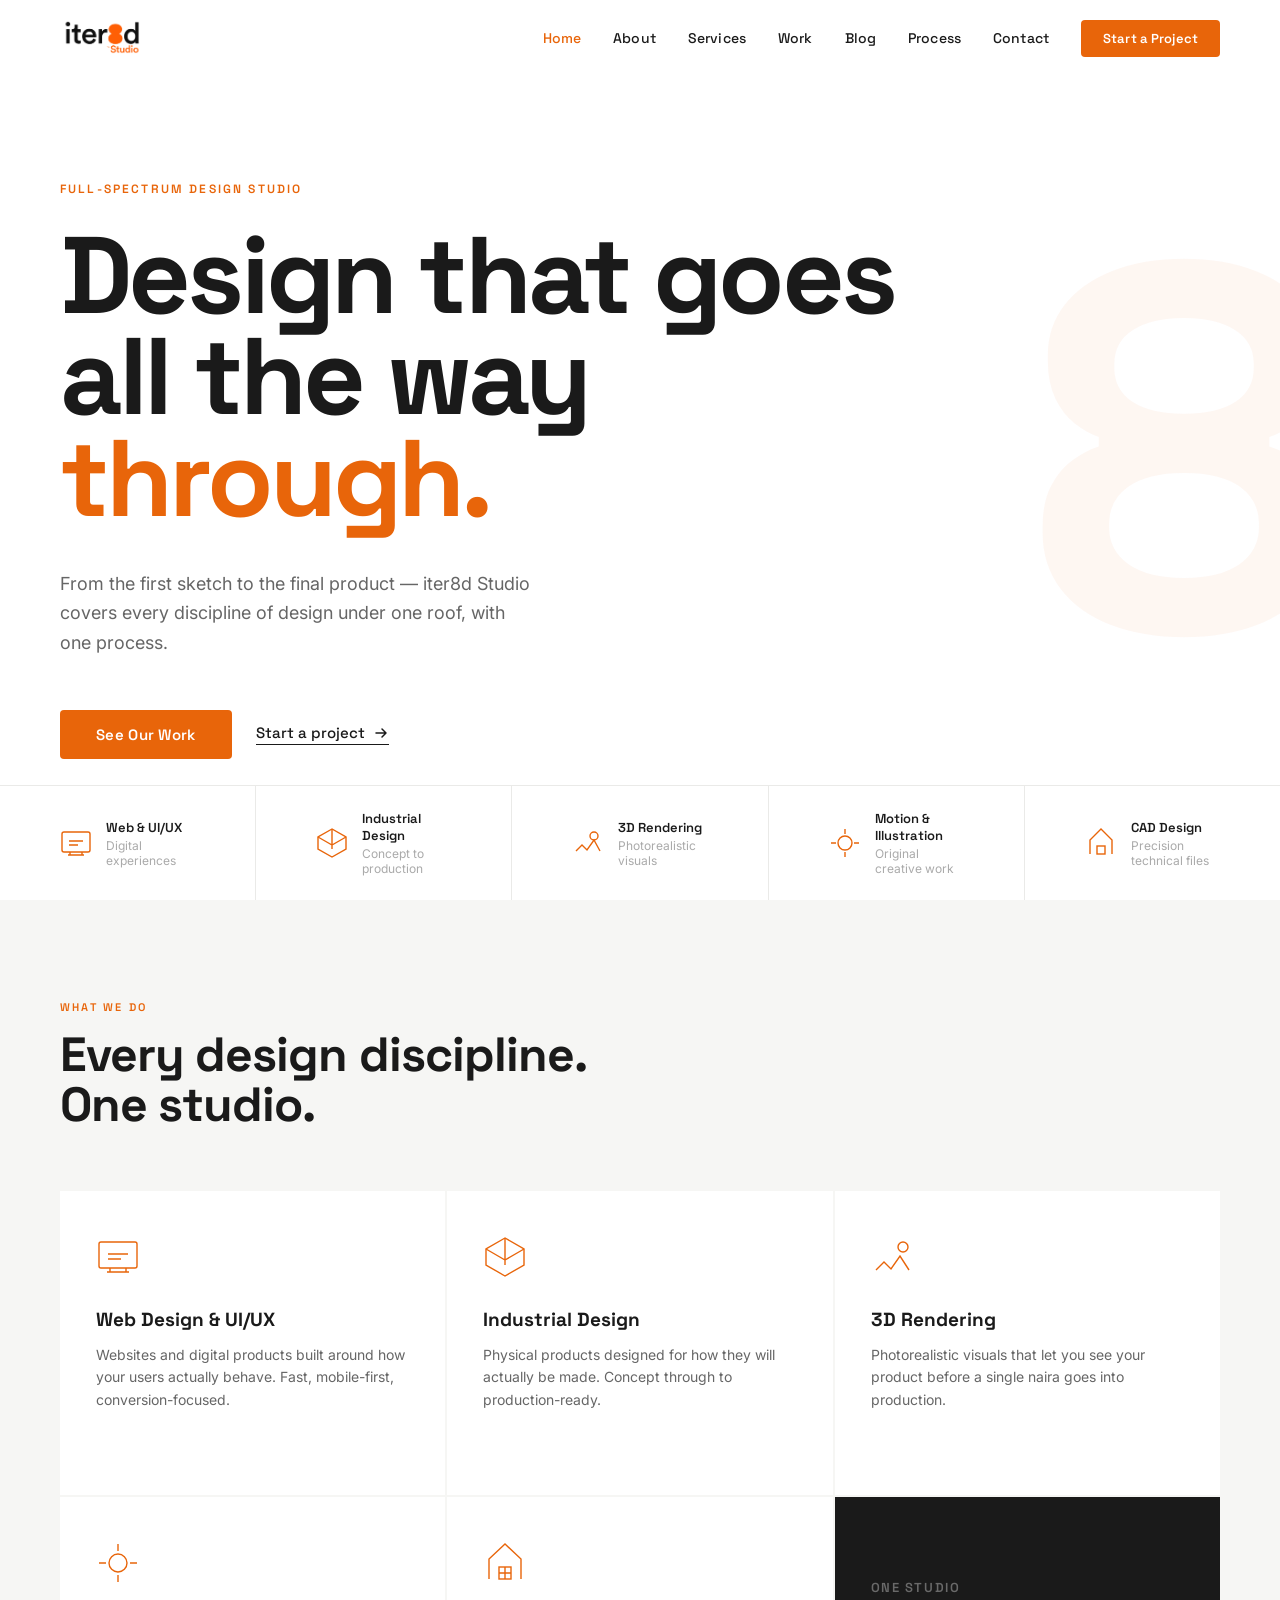
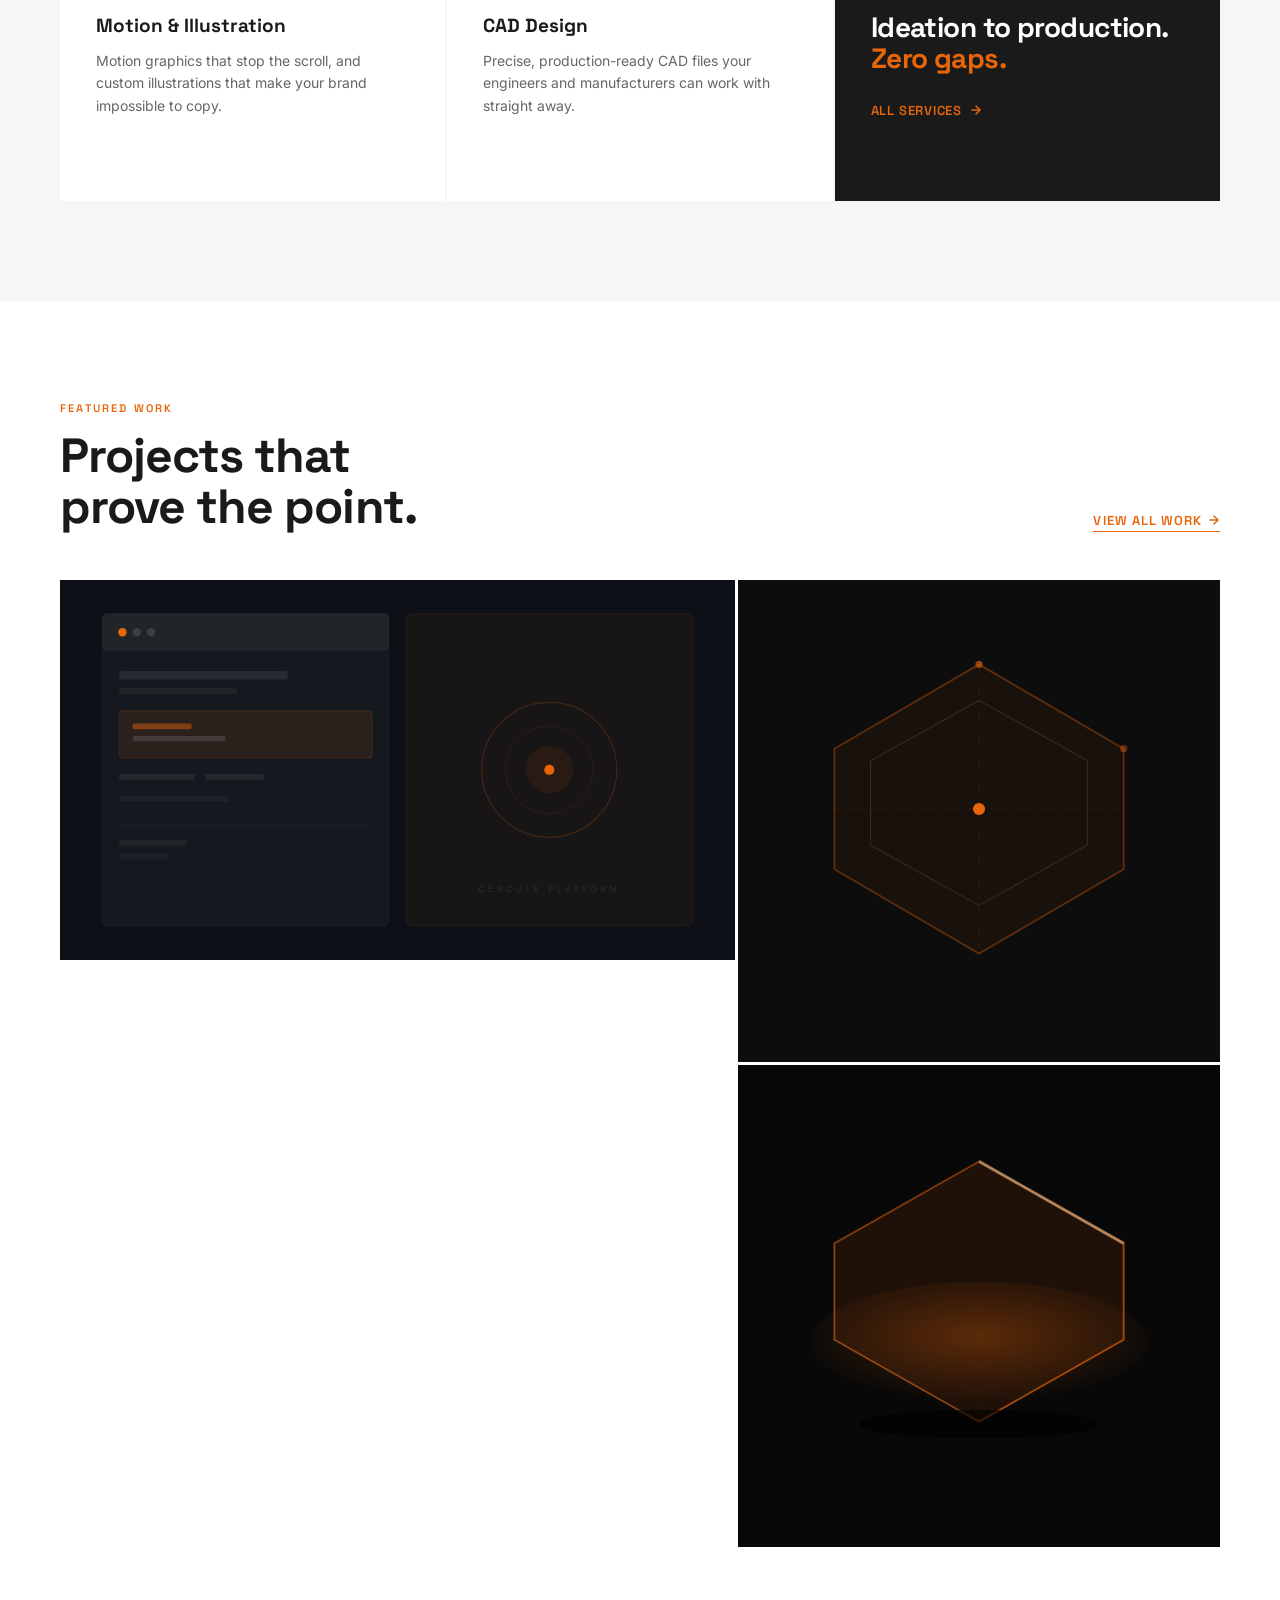
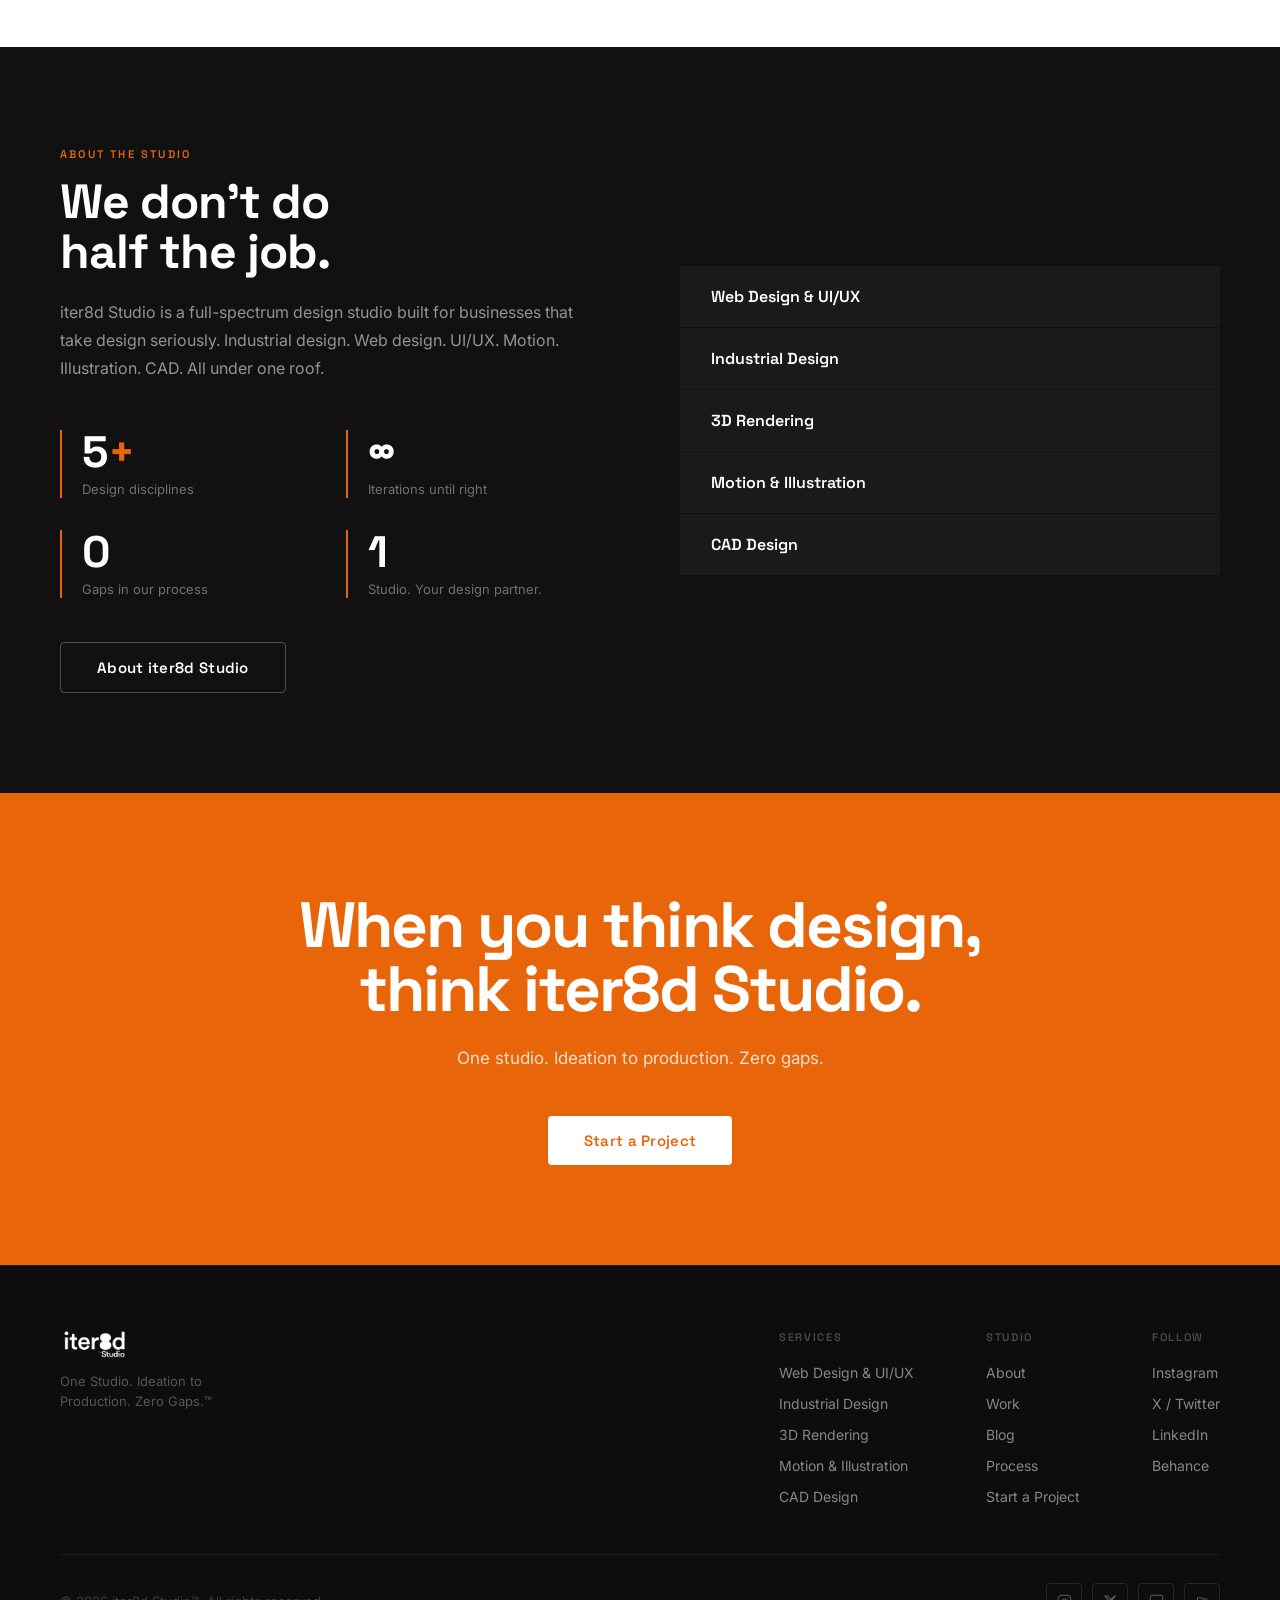
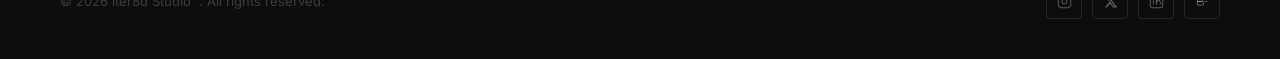
==== commit 9fa2062d: "Add files via upload" ====
--- a/index.html
+++ b/index.html
@@ -43,6 +43,7 @@
 <li><a href="work">Work</a></li>
 <li><a href="blog">Blog</a></li>
 <li><a href="process">Process</a></li>
+<li><a href="contact">Contact</a></li>
 
       <li><a href="#" data-modal="project" class="nav-cta">Start a Project</a></li>
     </ul>
@@ -54,8 +55,7 @@
     <h2 class="modal-title">Start a Project</h2>
     <p class="modal-sub">Tell us what you need. We respond within 24 hours on business days.</p>
     <form class="mform" id="projectForm" action="https://formspree.io/f/xbjnwkqv" method="POST">
-      <input type="hidden" name="_replyto" value="studio@iter8dstudio.com">
-      <input type="hidden" name="_subject" value="New Project Enquiry — iter8d Studio">
+      <input type="hidden" name="access_key" value="50ec8fa5-96dc-41de-9fde-a5222ad75546">
       <div class="mform-row">
         <div class="mform-group">
           <label class="mform-label" for="m-name">Full Name</label>
@@ -117,7 +117,187 @@
 <link rel="preconnect" href="https://fonts.googleapis.com">
 <link rel="preconnect" href="https://fonts.gstatic.com" crossorigin>
 <link href="https://fonts.googleapis.com/css2?family=Space+Grotesk:wght@300;400;500;600;700&family=Inter:wght@300;400;500;600&display=swap" rel="stylesheet">
-<link rel="stylesheet" href="shared.css">
+<style>*, *::before, *::after { box-sizing: border-box; margin: 0; padding: 0; }
+:root {
+  --orange:   #E8650A;
+  --black:    #1A1A1A;
+  --white:    #FFFFFF;
+  --offwhite: #F6F6F4;
+  --gray:     #AAAAAA;
+  --darkgray: #333333;
+  --midgray:  #666666;
+  --card-bg:  #F0F0EE;
+  --dark:     #111111;
+  --darker:   #0D0D0D;
+}
+html { scroll-behavior: smooth; font-size: 16px; }
+body { font-family: 'Inter', sans-serif; background: var(--white); color: var(--black); overflow-x: hidden; -webkit-font-smoothing: antialiased; }
+img { max-width: 100%; display: block; }
+a { text-decoration: none; color: inherit; }
+::selection { background: var(--orange); color: var(--white); }
+::-webkit-scrollbar { width: 4px; }
+::-webkit-scrollbar-track { background: var(--black); }
+::-webkit-scrollbar-thumb { background: var(--orange); border-radius: 2px; }
+
+/* NAV */
+nav { position: fixed; top: 0; left: 0; right: 0; z-index: 1000; display: flex; align-items: center; justify-content: space-between; padding: 20px 60px; transition: all 0.3s ease; }
+nav.scrolled { background: rgba(17,17,17,0.97); backdrop-filter: blur(12px); padding: 14px 60px; border-bottom: 1px solid rgba(232,101,10,0.2); }
+.nav-logo img { height: 34px; width: auto; }
+.nav-logo .logo-white { display: none; filter: brightness(0) invert(1); }
+nav.scrolled .logo-color { display: none; }
+nav.scrolled .logo-white { display: block; }
+.nav-links { display: flex; align-items: center; gap: 32px; list-style: none; }
+.nav-links a { font-family: 'Space Grotesk', sans-serif; font-size: 14px; font-weight: 500; color: var(--black); transition: color 0.2s; letter-spacing: 0.01em; }
+nav.scrolled .nav-links a { color: rgba(255,255,255,0.7); }
+.nav-links a:hover, .nav-links a.active { color: var(--orange) !important; }
+.nav-cta { background: var(--orange) !important; color: var(--white) !important; padding: 10px 22px; border-radius: 4px; font-weight: 600 !important; font-size: 13px !important; letter-spacing: 0.03em; transition: background 0.2s, transform 0.2s; }
+.nav-cta:hover { background: #d45a08 !important; transform: translateY(-1px); }
+.hamburger { display: none; flex-direction: column; gap: 5px; cursor: pointer; z-index: 1001; }
+.hamburger span { width: 24px; height: 2px; background: var(--black); transition: all 0.3s; display: block; }
+nav.scrolled .hamburger span { background: var(--white); }
+.hamburger.active span:nth-child(1) { transform: rotate(45deg) translate(5px, 5px); }
+.hamburger.active span:nth-child(2) { opacity: 0; }
+.hamburger.active span:nth-child(3) { transform: rotate(-45deg) translate(5px, -5px); }
+#nav-menu { display: contents; }
+
+/* PROJECT MODAL */
+.modal-overlay { position: fixed; inset: 0; background: rgba(17,17,17,0.85); z-index: 2000; display: flex; align-items: center; justify-content: center; padding: 20px; opacity: 0; pointer-events: none; transition: opacity 0.3s; }
+.modal-overlay.open { opacity: 1; pointer-events: all; }
+.modal-box { background: var(--white); border-radius: 8px; width: 100%; max-width: 640px; max-height: 90vh; overflow-y: auto; padding: 52px; position: relative; transform: translateY(20px); transition: transform 0.3s; }
+.modal-overlay.open .modal-box { transform: translateY(0); }
+.modal-close { position: absolute; top: 20px; right: 20px; width: 36px; height: 36px; border: none; background: var(--offwhite); border-radius: 4px; cursor: pointer; display: flex; align-items: center; justify-content: center; color: var(--midgray); font-size: 18px; transition: all 0.2s; }
+.modal-close:hover { background: var(--orange); color: var(--white); }
+.modal-title { font-family: 'Space Grotesk', sans-serif; font-size: 28px; font-weight: 700; color: var(--black); letter-spacing: -0.02em; margin-bottom: 8px; }
+.modal-sub { font-size: 15px; color: var(--midgray); margin-bottom: 36px; line-height: 1.5; }
+.mform { display: flex; flex-direction: column; gap: 18px; }
+.mform-row { display: grid; grid-template-columns: 1fr 1fr; gap: 14px; }
+.mform-group { display: flex; flex-direction: column; gap: 7px; }
+.mform-label { font-family: 'Space Grotesk', sans-serif; font-size: 11px; font-weight: 600; color: var(--darkgray); letter-spacing: 0.08em; text-transform: uppercase; }
+.mform-input, .mform-select, .mform-textarea { background: var(--offwhite); border: 1.5px solid transparent; border-radius: 4px; padding: 13px 16px; font-family: 'Inter', sans-serif; font-size: 15px; color: var(--black); outline: none; transition: border-color 0.2s; width: 100%; }
+.mform-input::placeholder, .mform-textarea::placeholder { color: var(--gray); }
+.mform-input:focus, .mform-select:focus, .mform-textarea:focus { border-color: var(--orange); background: var(--white); }
+.mform-select { appearance: none; cursor: pointer; color: var(--midgray); }
+.mform-textarea { resize: none; height: 110px; }
+.mform-submit { background: var(--orange); color: var(--white); padding: 15px 32px; border-radius: 4px; font-family: 'Space Grotesk', sans-serif; font-size: 15px; font-weight: 600; border: none; cursor: pointer; transition: background 0.2s, transform 0.2s; width: 100%; }
+.mform-submit:hover { background: #d45a08; transform: translateY(-1px); }
+.mform-note { font-size: 13px; color: var(--gray); text-align: center; }
+
+/* SECTIONS */
+.page-hero { min-height: 60vh; background: var(--dark); display: flex; flex-direction: column; justify-content: flex-end; padding: 140px 60px 80px; position: relative; overflow: hidden; }
+.page-hero-eyebrow { font-family: 'Space Grotesk', sans-serif; font-size: 12px; font-weight: 600; letter-spacing: 0.18em; text-transform: uppercase; color: var(--orange); margin-bottom: 20px; }
+.page-hero-title { font-family: 'Space Grotesk', sans-serif; font-size: clamp(44px, 7vw, 96px); font-weight: 700; line-height: 0.95; color: var(--white); letter-spacing: -0.03em; max-width: 800px; }
+.page-hero-sub { font-size: 17px; color: rgba(255,255,255,0.5); max-width: 480px; line-height: 1.65; margin-top: 28px; }
+.section-pad { padding: 100px 60px; }
+.section-pad-dark { padding: 100px 60px; background: var(--dark); }
+.inner { max-width: 1200px; margin: 0 auto; }
+.section-label { font-family: 'Space Grotesk', sans-serif; font-size: 11px; font-weight: 600; letter-spacing: 0.2em; text-transform: uppercase; color: var(--orange); margin-bottom: 16px; }
+.section-title { font-family: 'Space Grotesk', sans-serif; font-size: clamp(30px, 4vw, 48px); font-weight: 700; line-height: 1.05; color: var(--black); letter-spacing: -0.02em; }
+.section-title-white { color: var(--white); }
+.section-body { font-size: 16px; line-height: 1.75; color: var(--midgray); max-width: 640px; margin-top: 20px; }
+.section-body-white { color: rgba(255,255,255,0.55); }
+
+/* BUTTONS */
+.btn { display: inline-block; padding: 15px 36px; border-radius: 4px; font-family: 'Space Grotesk', sans-serif; font-size: 15px; font-weight: 600; letter-spacing: 0.02em; transition: all 0.2s; cursor: pointer; border: none; }
+.btn-primary { background: var(--orange); color: var(--white); }
+.btn-primary:hover { background: #d45a08; transform: translateY(-2px); }
+.btn-white { background: var(--white); color: var(--orange); }
+.btn-white:hover { transform: translateY(-2px); box-shadow: 0 12px 32px rgba(0,0,0,0.2); }
+.btn-outline { border: 1.5px solid rgba(255,255,255,0.25); color: var(--white); background: transparent; }
+.btn-outline:hover { border-color: var(--orange); color: var(--orange); }
+
+/* REVEAL */
+.reveal { opacity: 0; transform: translateY(28px); transition: opacity 0.7s ease, transform 0.7s ease; }
+.reveal.visible { opacity: 1; transform: translateY(0); }
+.reveal-delay-1 { transition-delay: 0.1s; }
+.reveal-delay-2 { transition-delay: 0.2s; }
+.reveal-delay-3 { transition-delay: 0.3s; }
+.reveal-delay-4 { transition-delay: 0.4s; }
+.reveal-delay-5 { transition-delay: 0.5s; }
+
+/* CTA STRIP */
+.cta-strip { padding: 100px 60px; background: var(--orange); text-align: center; }
+.cta-strip h2 { font-family: 'Space Grotesk', sans-serif; font-size: clamp(32px, 5vw, 64px); font-weight: 700; line-height: 1.0; color: var(--white); letter-spacing: -0.03em; max-width: 760px; margin: 0 auto 24px; }
+.cta-strip p { font-size: 17px; color: rgba(255,255,255,0.8); max-width: 460px; margin: 0 auto 44px; line-height: 1.6; }
+
+/* FOOTER */
+footer { background: var(--darker); padding: 64px 60px 40px; border-top: 1px solid rgba(255,255,255,0.06); }
+.footer-top { display: flex; justify-content: space-between; align-items: flex-start; padding-bottom: 48px; border-bottom: 1px solid rgba(255,255,255,0.06); margin-bottom: 28px; }
+.footer-logo img { height: 28px; filter: brightness(0) invert(1); margin-bottom: 14px; }
+.footer-tagline { font-size: 13px; color: rgba(255,255,255,0.3); max-width: 200px; line-height: 1.5; }
+.footer-links { display: flex; gap: 72px; }
+.footer-col-title { font-family: 'Space Grotesk', sans-serif; font-size: 11px; font-weight: 600; letter-spacing: 0.15em; text-transform: uppercase; color: rgba(255,255,255,0.25); margin-bottom: 18px; }
+.footer-col-links { list-style: none; display: flex; flex-direction: column; gap: 11px; }
+.footer-col-links a { font-size: 14px; color: rgba(255,255,255,0.5); transition: color 0.2s; }
+.footer-col-links a:hover { color: var(--orange); }
+.footer-bottom { display: flex; justify-content: space-between; align-items: center; }
+.footer-copy { font-size: 13px; color: rgba(255,255,255,0.2); }
+.footer-socials { display: flex; gap: 10px; }
+.social-link { width: 36px; height: 36px; border: 1px solid rgba(255,255,255,0.1); border-radius: 4px; display: flex; align-items: center; justify-content: center; color: rgba(255,255,255,0.35); transition: all 0.2s; }
+.social-link:hover { border-color: var(--orange); color: var(--orange); }
+
+@media (max-width: 1024px) {
+  nav { padding: 18px 32px; }
+  nav.scrolled { padding: 12px 32px; }
+  .page-hero, .section-pad, .section-pad-dark, .cta-strip, footer { padding-left: 32px; padding-right: 32px; }
+  .footer-links { gap: 40px; }
+}
+@media (max-width: 768px) {
+  nav { padding: 16px 20px; }
+  nav.scrolled { padding: 12px 20px; }
+  .hamburger { display: flex; }
+  #nav-menu { display: none; position: fixed; top: 0; left: 0; right: 0; bottom: 0; background: rgba(17,17,17,0.98); flex-direction: column; align-items: center; justify-content: center; gap: 8px; z-index: 999; }
+  #nav-menu.open { display: flex; }
+  .nav-links { flex-direction: column; gap: 24px; text-align: center; }
+  .nav-links a { font-size: 20px !important; color: var(--white) !important; }
+  .nav-cta { font-size: 16px !important; padding: 14px 32px !important; }
+  .page-hero, .section-pad, .section-pad-dark, .cta-strip, footer { padding-left: 20px; padding-right: 20px; }
+  .page-hero { padding-top: 120px; padding-bottom: 60px; }
+  .footer-top { flex-direction: column; gap: 36px; }
+  .footer-links { flex-wrap: wrap; gap: 28px; }
+  .footer-bottom { flex-direction: column; gap: 14px; text-align: center; }
+  .modal-box { padding: 32px 24px; }
+  .mform-row { grid-template-columns: 1fr; }
+}
+@media (prefers-reduced-motion: reduce) {
+  *, *::before, *::after { animation-duration: 0.01ms !important; transition-duration: 0.01ms !important; }
+}
+
+/* ── HERO-DARK NAV (dark background pages) ─────────── */
+nav.hero-dark .nav-links a { color: rgba(255,255,255,0.88) !important; }
+nav.hero-dark .hamburger span { background: var(--white); }
+nav.hero-dark .logo-color { display: none !important; }
+nav.hero-dark .logo-white { display: block !important; }
+nav.hero-dark .nav-links a:hover,
+nav.hero-dark .nav-links a.active { color: var(--orange) !important; }
+/* once scrolled the dark bg nav handles itself */
+nav.hero-dark.scrolled .nav-links a { color: rgba(255,255,255,0.75) !important; }
+nav.hero-dark.scrolled .nav-links a:hover,
+nav.hero-dark.scrolled .nav-links a.active { color: var(--orange) !important; }
+
+/* ── ANIMATION FIX — ensure fadeUp always runs ─────── */
+@keyframes fadeUp { from { opacity: 0; transform: translateY(20px); } to { opacity: 1; transform: translateY(0); } }
+@keyframes pulse { 0%,100% { opacity:1;transform:scale(1); } 50% { opacity:0.4;transform:scale(0.8); } }
+
+/* ── SERVICES ACCORDION ────────────────────────────── */
+.svc-body { display: none; }
+.svc-item.open .svc-body { display: grid; grid-template-columns: 1fr 1fr; gap: 60px; padding-bottom: 52px; }
+.svc-item.open .svc-arrow { background: var(--orange); border-color: var(--orange); color: var(--white); transform: rotate(90deg); }
+.svc-header { cursor: pointer; user-select: none; }
+
+/* ── WORK FILTER ───────────────────────────────────── */
+.wk-card { transition: opacity 0.3s; }
+.wk-card.hidden { display: none; }
+
+/* ── MODAL SCROLL FIX ──────────────────────────────── */
+.modal-overlay { overflow-y: auto; }
+
+/* ── FOOTER SOCIAL ICONS ALIGNED ──────────────────── */
+.social-link svg { display: block; }
+.footer-socials { align-items: center; }
+
+/* ── MOBILE NAV OPEN BODY LOCK ─────────────────────── */
+body.nav-open { overflow: hidden; }
+</style>
 <style>
 #hero { min-height: 100vh; background: var(--white); display: flex; flex-direction: column; justify-content: center; padding: 140px 60px 100px; position: relative; overflow: hidden; }
 .hero-bg8 { position: absolute; right: -60px; top: 50%; transform: translateY(-50%); font-family: "Space Grotesk", sans-serif; font-size: 520px; font-weight: 700; color: rgba(232,101,10,0.05); line-height: 1; pointer-events: none; user-select: none; }
